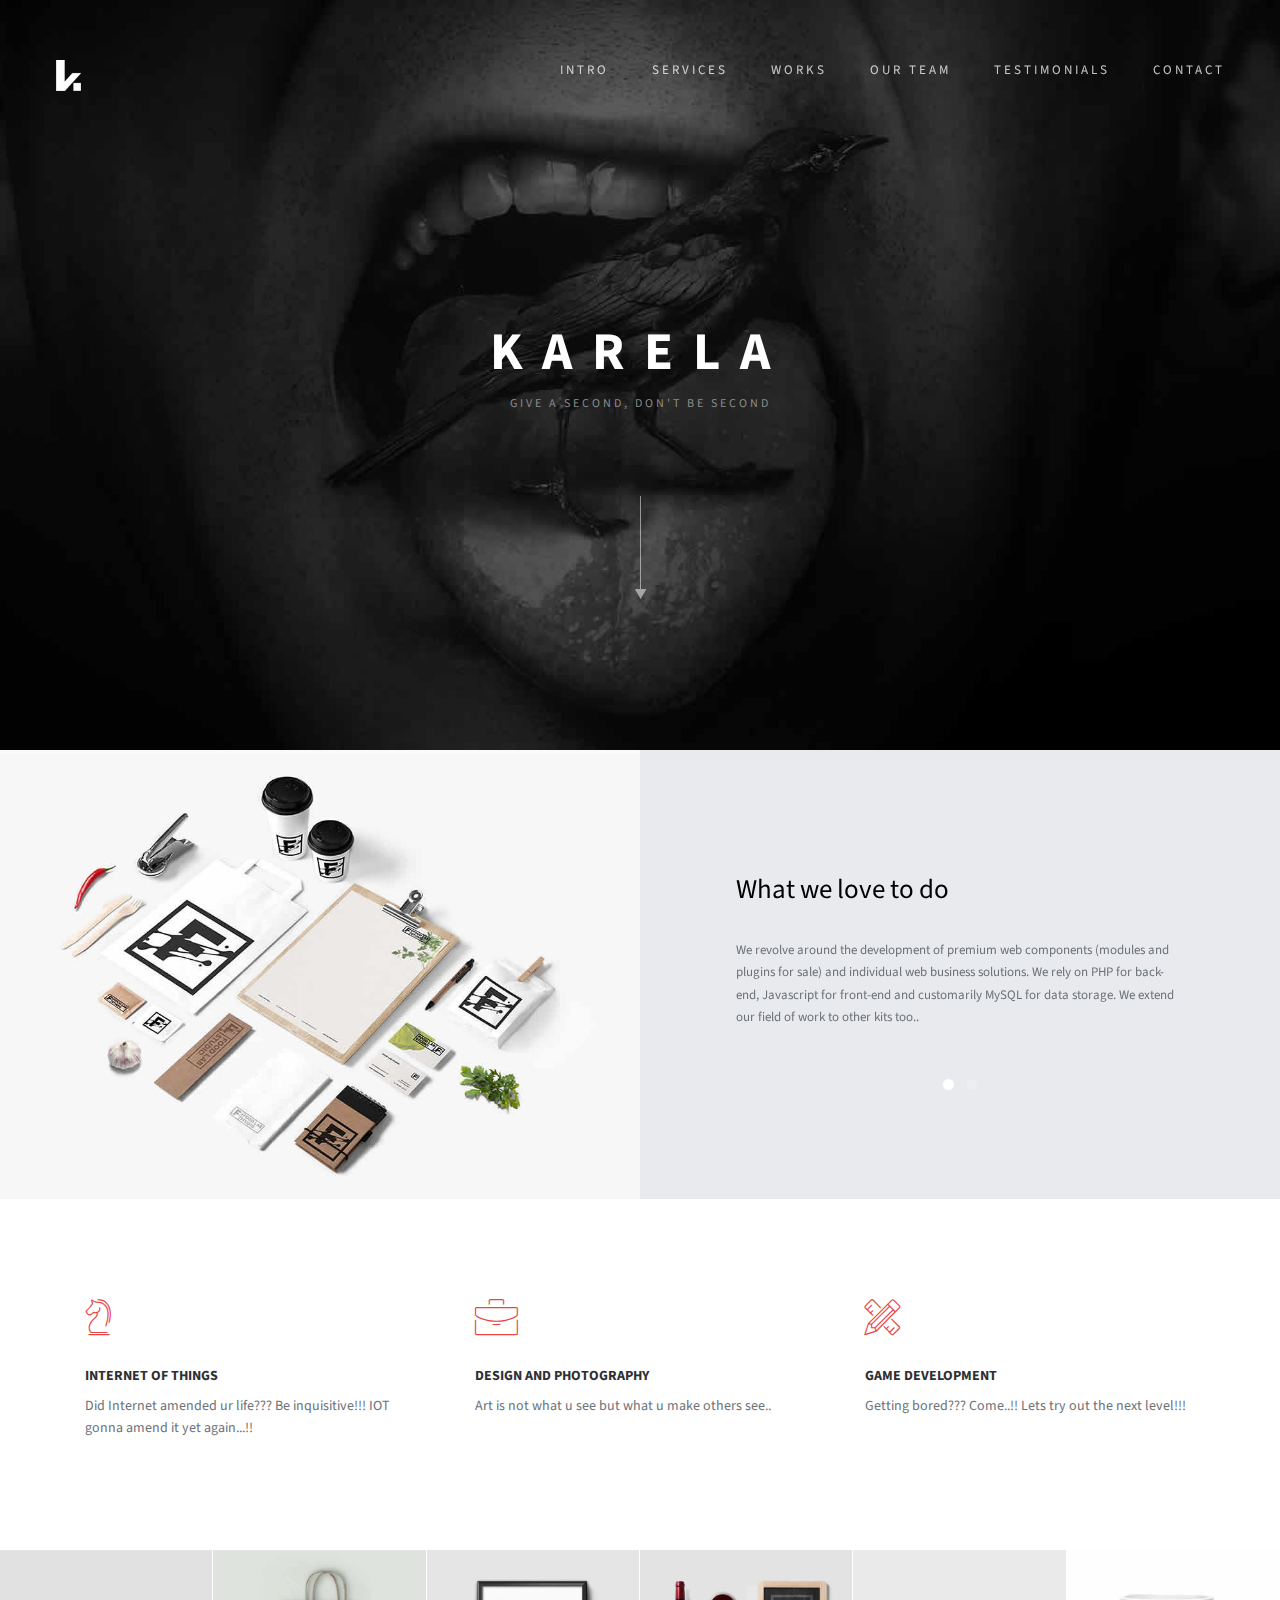
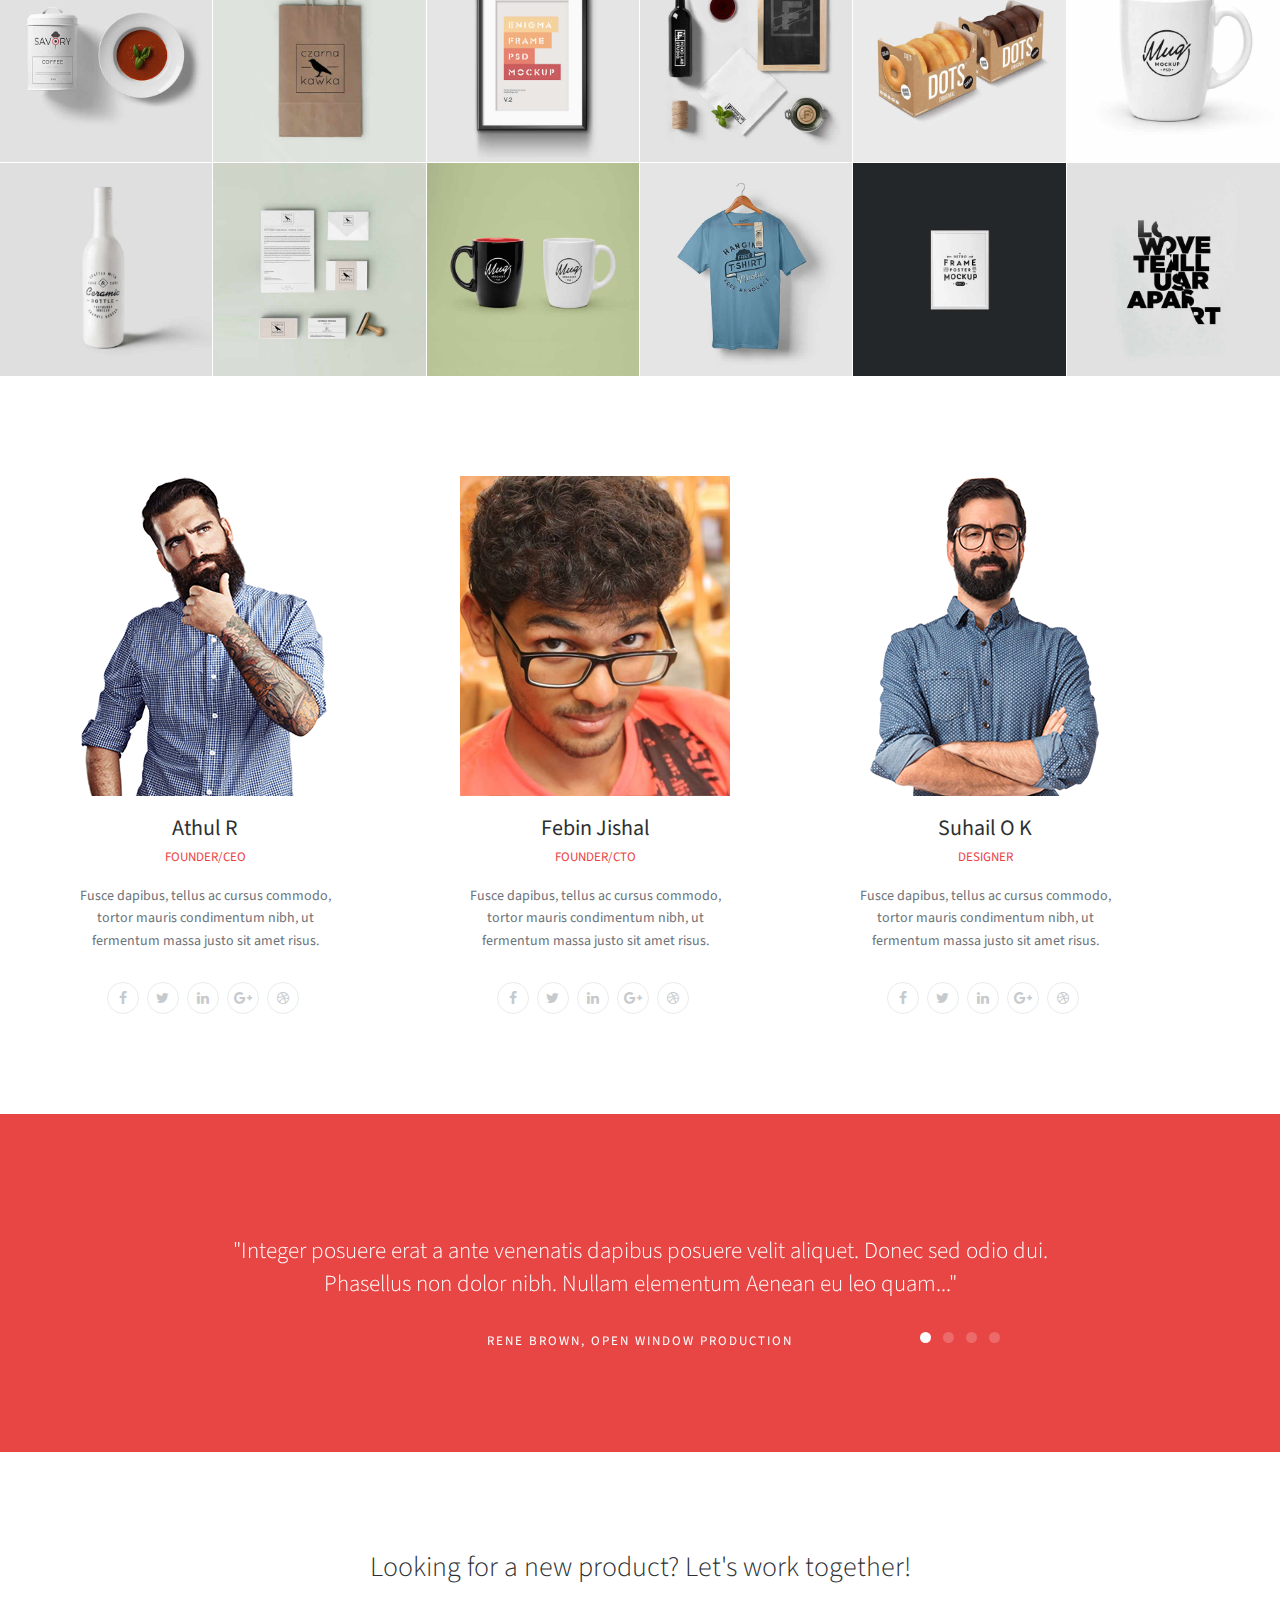
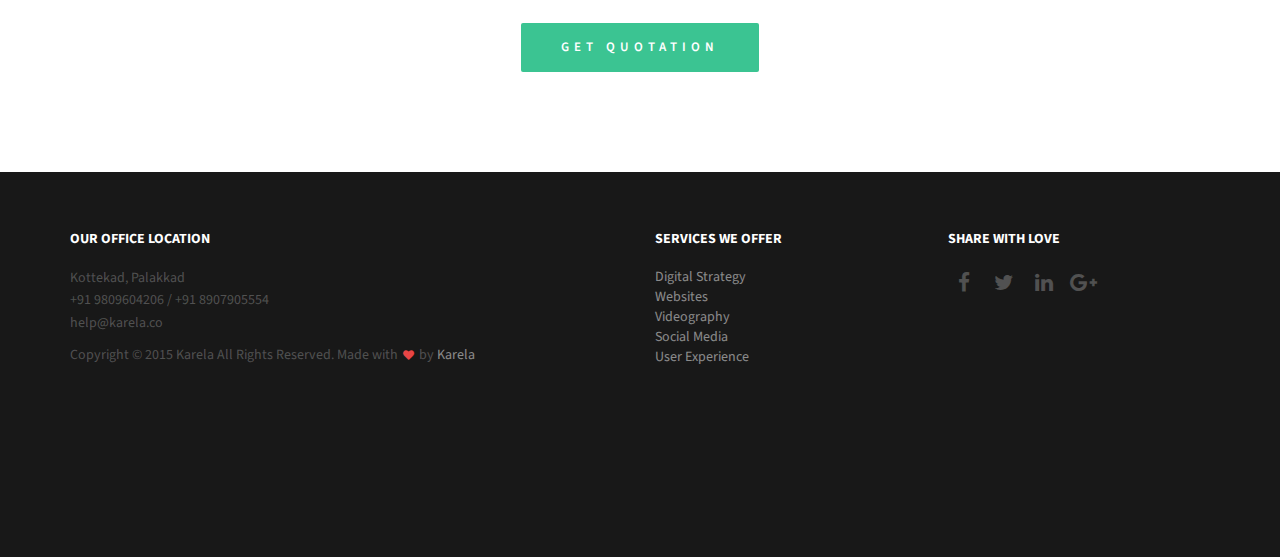
==== index.html @ 4fb89bf3 "initial" ====
<!doctype html>
<!--[if lt IE 7]>      <html class="no-js lt-ie9 lt-ie8 lt-ie7" lang=""> <![endif]-->
<!--[if IE 7]>         <html class="no-js lt-ie9 lt-ie8" lang=""> <![endif]-->
<!--[if IE 8]>         <html class="no-js lt-ie9" lang=""> <![endif]-->
<!--[if gt IE 8]><!-->
<html class="no-js" lang="">
<!--<![endif]-->
<head>
<meta charset="utf-8">
<meta name="description" content="">
<meta name="viewport" content="width=device-width, initial-scale=1">
<title>Karela</title>
<link rel="stylesheet" href="css/bootstrap.min.css">
<link rel="stylesheet" href="css/flexslider.css">
<link rel="stylesheet" href="css/jquery.fancybox.css">
<link rel="stylesheet" href="css/main.css">
<link rel="stylesheet" href="css/responsive.css">
<link rel="stylesheet" href="css/animate.min.css">
<link rel="stylesheet" href="css/font-icon.css">
<link rel="stylesheet" href="https://maxcdn.bootstrapcdn.com/font-awesome/4.4.0/css/font-awesome.min.css">
</head>

<body>
<!-- header section -->
<section class="banner" role="banner">
  <!--header navigation -->
  <header id="header">
    <div class="header-content clearfix"> <a class="logo" href="#"><img src="images/logo.png" alt=""></a>
      <nav class="navigation" role="navigation">
        <ul class="primary-nav">
          <li><a href="#intro">Intro</a></li>
          <li><a href="#services">Services</a></li>
          <li><a href="#works">Works</a></li>
          <li><a href="#teams">Our Team</a></li>
          <li><a href="#testimonials">Testimonials</a></li>
          <li><a href="#contact">Contact</a></li>
        </ul>
      </nav>
      <a href="#" class="nav-toggle">Menu<span></span></a> </div>
  </header>
  <!--header navigation -->
  <!-- banner text -->
  <div class="container">
    <div class="col-md-10 col-md-offset-1">
      <div class="banner-text text-center">
        <h1>Karela</h1>
        <p>Give a Second, Don't be Second </p>
        <nav role="navigation"> <a href="#services" class="banner-btn"><img src="images/down-arrow.png" alt=""></a></nav>
      </div>
      <!-- banner text -->
    </div>
  </div>
</section>
<!-- header section -->
<!-- about section -->
<section id="intro" class="section intro no-padding">
  <div class="container-fluid">
    <div class="row no-gutter">
      <div class="flexslider">
        <ul class="slides">
          <li>
            <div class="col-md-6">
              <div class="avatar"> <img src="images/intro-img1.jpg" alt="" class="img-responsive"> </div>
            </div>
            <div class="col-md-6">
              <blockquote>
                <h1>What we love to do</h1>
                <p>We revolve around the development of premium web components (modules and plugins for sale) and individual web business solutions. We rely on PHP for back-end, Javascript for front-end and customarily MySQL for data storage. We extend our field of work to other kits too.. </p>

              </blockquote>
            </div>
          </li>
          <li>
            <div class="col-md-6">
              <div class="avatar"> <img src="images/intro-img2.jpg" alt="" class="img-responsive"> </div>
            </div>
            <div class="col-md-6">
              <blockquote>
                <h1>Who we are </h1>
                <p>The Karela crew lend a hand to software development and developments in IoT.We corroborats trust,pliability and customer contentment.We build the world you want with our artistry.We intend to complete the produt without any errors and cluster the feedbacks to reform what we have done. </p>

              </blockquote>
            </div>
          </li>
        </ul>
      </div>
    </div>
  </div>
</section>
<!-- about section -->

<!-- services section -->
<section id="services" class="services service-section">
  <div class="container">
    <div class="row">
      <div class="col-md-4 col-sm-6 services"> <span class="icon icon-strategy"></span>
        <div class="services-content">
          <h5>Internet of Things</h5>
          <p>Did Internet amended ur life??? Be inquisitive!!! IOT gonna amend it yet again...!!</p>
        </div>
      </div>
      <div class="col-md-4 col-sm-6 services"> <span class="icon icon-briefcase"></span>
        <div class="services-content">
          <h5>Design and Photography</h5>
          <p>Art is not what u see but what u make others see..</p>
        </div>
      </div>
      <div class="col-md-4 col-sm-6 services"> <span class="icon icon-tools"></span>
        <div class="services-content">
          <h5>Game Development</h5>
          <p>Getting bored??? Come..!! Lets try out the next level!!!</p>
        </div>
      </div>


  </div>
</section>
<!-- services section -->
<!-- work section -->
<section id="works" class="works section no-padding">
  <div class="container-fluid">
    <div class="row no-gutter">
      <div class="col-lg-2 col-md-4 col-sm-4 work"> <a href="images/work-1.jpg" class="work-box"> <img src="images/work-1.jpg" alt="">
        <div class="overlay">
          <div class="overlay-caption">
            <p><span class="icon icon-magnifying-glass"></span></p>
          </div>
        </div>
        <!-- overlay -->
        </a> </div>
      <div class="col-lg-2 col-md-4 col-sm-4 work"> <a href="images/work-2.jpg" class="work-box"> <img src="images/work-2.jpg" alt="">
        <div class="overlay">
          <div class="overlay-caption">
            <p><span class="icon icon-magnifying-glass"></span></p>
          </div>
        </div>
        <!-- overlay -->
        </a> </div>
      <div class="col-lg-2 col-md-4 col-sm-4 work"> <a href="images/work-3.jpg" class="work-box"> <img src="images/work-3.jpg" alt="">
        <div class="overlay">
          <div class="overlay-caption">
            <p><span class="icon icon-magnifying-glass"></span></p>
          </div>
        </div>
        <!-- overlay -->
        </a> </div>
      <div class="col-lg-2 col-md-4 col-sm-4 work"> <a href="images/work-4.jpg" class="work-box"> <img src="images/work-4.jpg" alt="">
        <div class="overlay">
          <div class="overlay-caption">
            <p><span class="icon icon-magnifying-glass"></span></p>
          </div>
        </div>
        <!-- overlay -->
        </a> </div>
      <div class="col-lg-2 col-md-4 col-sm-4 work"> <a href="images/work-5.jpg" class="work-box"> <img src="images/work-5.jpg" alt="">
        <div class="overlay">
          <div class="overlay-caption">
            <p><span class="icon icon-magnifying-glass"></span></p>
          </div>
        </div>
        <!-- overlay -->
        </a> </div>
      <div class="col-lg-2 col-md-4 col-sm-4 work"> <a href="images/work-6.jpg" class="work-box"> <img src="images/work-6.jpg" alt="">
        <div class="overlay">
          <div class="overlay-caption">
            <p><span class="icon icon-magnifying-glass"></span></p>
          </div>
        </div>
        <!-- overlay -->
        </a> </div>
      <div class="col-lg-2 col-md-4 col-sm-4 work"> <a href="images/work-7.jpg" class="work-box"> <img src="images/work-7.jpg" alt="">
        <div class="overlay">
          <div class="overlay-caption">
            <p><span class="icon icon-magnifying-glass"></span></p>
          </div>
        </div>
        <!-- overlay -->
        </a> </div>
      <div class="col-lg-2 col-md-4 col-sm-4 work"> <a href="images/work-8.jpg" class="work-box"> <img src="images/work-8.jpg" alt="">
        <div class="overlay">
          <div class="overlay-caption">
            <p><span class="icon icon-magnifying-glass"></span></p>
          </div>
        </div>
        <!-- overlay -->
        </a> </div>
      <div class="col-lg-2 col-md-4 col-sm-4 work"> <a href="images/work-9.jpg" class="work-box"> <img src="images/work-9.jpg" alt="">
        <div class="overlay">
          <div class="overlay-caption">
            <p><span class="icon icon-magnifying-glass"></span></p>
          </div>
        </div>
        <!-- overlay -->
        </a> </div>
      <div class="col-lg-2 col-md-4 col-sm-4 work"> <a href="images/work-10.jpg" class="work-box"> <img src="images/work-10.jpg" alt="">
        <div class="overlay">
          <div class="overlay-caption">
            <p><span class="icon icon-magnifying-glass"></span></p>
          </div>
        </div>
        <!-- overlay -->
        </a> </div>
      <div class="col-lg-2 col-md-4 col-sm-4 work"> <a href="images/work-11.jpg" class="work-box"> <img src="images/work-11.jpg" alt="">
        <div class="overlay">
          <div class="overlay-caption">
            <p><span class="icon icon-magnifying-glass"></span></p>
          </div>
        </div>
        <!-- overlay -->
        </a> </div>
      <div class="col-lg-2 col-md-4 col-sm-4 work"> <a href="images/work-12.jpg" class="work-box"> <img src="images/work-12.jpg" alt="">
        <div class="overlay">
          <div class="overlay-caption">
            <p><span class="icon icon-magnifying-glass"></span></p>
          </div>
        </div>
        <!-- overlay -->
        </a> </div>
    </div>
  </div>
</section>
<!-- work section -->
<!-- our team section -->
<section id="teams" class="section teams">
  <div class="container">
    <div class="row">
      <!-- team member 1 -->
      <div class="col-md-4 col-sm-8">
        <div class="person"> <img src="images/team-1.png" alt="" class="img-responsive">
          <div class="person-content">
            <h4>Athul R</h4>
            <h5 class="role">Founder/CEO </h5>
            <p>Fusce dapibus, tellus ac cursus commodo, tortor mauris condimentum nibh, ut fermentum massa justo sit amet risus. </p>
          </div>
          <ul class="social-icons clearfix">
            <li><a href="#"><span class="fa fa-facebook"></span></a></li>
            <li><a href="#"><span class="fa fa-twitter"></span></a></li>
            <li><a href="#"><span class="fa fa-linkedin"></span></a></li>
            <li><a href="#"><span class="fa fa-google-plus"></span></a></li>
            <li><a href="#"><span class="fa fa-dribbble"></span></a></li>
          </ul>
        </div>
      </div>
      <!-- team member 1 -->
      <!-- team member 2 -->
      <div class="col-md-4 col-sm-8">
        <div class="person"> <img src="images/team-2.png" alt="" class="img-responsive">
          <div class="person-content">
            <h4>Febin Jishal</h4>
            <h5 class="role">Founder/CTO</h5>
            <p>Fusce dapibus, tellus ac cursus commodo, tortor mauris condimentum nibh, ut fermentum massa justo sit amet risus.</p>
          </div>
          <ul class="social-icons clearfix">
            <li><a href="#" class=""><span class="fa fa-facebook"></span></a></li>
            <li><a href="#" class=""><span class="fa fa-twitter"></span></a></li>
            <li><a href="#" class=""><span class="fa fa-linkedin"></span></a></li>
            <li><a href="#" class=""><span class="fa fa-google-plus"></span></a></li>
            <li><a href="#" class=""><span class="fa fa-dribbble"></span></a></li>
          </ul>
        </div>
      </div>
      <!-- team member 2 -->
      <!-- team member 3 -->
      <div class="col-md-4 col-sm-8">
        <div class="person"> <img src="images/team-3.png" alt="" class="img-responsive">
          <div class="person-content">
            <h4>Suhail O K</h4>
            <h5 class="role">Designer</h5>
            <p>Fusce dapibus, tellus ac cursus commodo, tortor mauris condimentum nibh, ut fermentum massa justo sit amet risus.</p>
          </div>
          <ul class="social-icons clearfix">
            <li><a href="#" class=""><span class="fa fa-facebook"></span></a></li>
            <li><a href="#" class=""><span class="fa fa-twitter"></span></a></li>
            <li><a href="#" class=""><span class="fa fa-linkedin"></span></a></li>
            <li><a href="#" class=""><span class="fa fa-google-plus"></span></a></li>
            <li><a href="#" class=""><span class="fa fa-dribbble"></span></a></li>
          </ul>
        </div>
      </div>
      <!-- team member 1 -->
    </div>
  </div>
</section>
<!-- our team section -->
<!-- Testimonials section -->
<section id="testimonials" class="section testimonials no-padding">
  <div class="container-fluid">
    <div class="row no-gutter">
      <div class="flexslider">
        <ul class="slides">
          <li>
            <div class="col-md-12">
              <blockquote>
                <h1>"Integer posuere erat a ante venenatis dapibus posuere velit aliquet. Donec sed odio dui. Phasellus non dolor nibh. Nullam elementum Aenean eu leo quam..." </h1>
                <p>Rene Brown, Open Window production</p>
              </blockquote>
            </div>
          </li>
          <li>
            <div class="col-md-12">
              <blockquote>
                <h1>"Cras dictum tellus dui, vitae sollicitudin ipsum. Phasellus non dolor nibh. Nullam elementum tellus pretium feugiat shasellus non dolor nibh. Nullam elementum tellus pretium feugiat." </h1>
                <p>Brain Rice, Lexix Private Limited.</p>
              </blockquote>
            </div>
          </li>
          <li>
            <div class="col-md-12">
              <blockquote>
                <h1>"Cras mattis consectetur purus sit amet fermentum. Donec sed odio dui. Aenean lacinia bibendum nulla sed consectetur...." </h1>
                <p>Andi Simond, Global Corporate Inc</p>
              </blockquote>
            </div>
          </li>
          <li>
            <div class="col-md-12">
              <blockquote>
                <h1>"Lorem ipsum dolor sit amet, consectetur adipiscing elitPhasellus non dolor nibh. Nullam elementum tellus pretium feugiat. Cras dictum tellus dui sollcitudin." </h1>
                <p>Kristy Gabbor, Martix Media</p>
              </blockquote>
            </div>
          </li>
        </ul>
      </div>
    </div>
  </div>
</section>
<!-- Testimonials section -->
<!-- Get a quote section -->
<section id="contact" class="section quote">
  <div class="container">
    <div class="col-md-8 col-md-offset-2 text-center">
      <h3>Looking for a new product? Let's work together!</h3>
      <a href="#" class="btn btn-large">Get Quotation</a> </div>
  </div>
</section>
<!-- Get a quote section -->
<!-- Footer section -->
<footer class="footer">
  <div class="footer-top section">
    <div class="container">
      <div class="row">
        <div class="footer-col col-md-6">
          <h5>Our Office Location</h5>
          <p>Kottekad, Palakkad <br>
            +91 9809604206 / +91 8907905554<br>
            help@karela.co</p>
          <p>Copyright © 2015 Karela All Rights Reserved. Made with <i class="fa fa-heart pulse"></i> by <a href="http://www.karela.co/">Karela</a></p>
        </div>
        <div class="footer-col col-md-3">
          <h5>Services We Offer</h5>
          <p>
          <ul>
            <li><a href="#">Digital Strategy</a></li>
            <li><a href="#">Websites</a></li>
            <li><a href="#">Videography</a></li>
            <li><a href="#">Social Media</a></li>
            <li><a href="#">User Experience</a></li>
          </ul>
          </p>
        </div>
        <div class="footer-col col-md-3">
          <h5>Share with Love</h5>
          <ul class="footer-share">
            <li><a href="#"><i class="fa fa-facebook"></i></a></li>
            <li><a href="#"><i class="fa fa-twitter"></i></a></li>
            <li><a href="#"><i class="fa fa-linkedin"></i></a></li>
            <li><a href="#"><i class="fa fa-google-plus"></i></a></li>
          </ul>
        </div>
      </div>
    </div>
  </div>
  <!-- footer top -->

</footer>
<!-- Footer section -->
<!-- JS FILES -->
<script src="https://ajax.googleapis.com/ajax/libs/jquery/1.11.3/jquery.min.js"></script>
<script src="js/bootstrap.min.js"></script>
<script src="js/jquery.flexslider-min.js"></script>
<script src="js/jquery.fancybox.pack.js"></script>
<script src="js/retina.min.js"></script>
<script src="js/modernizr.js"></script>
<script src="js/main.js"></script>
</body>
</html>
---- css/main.css ----
/* ------------------------------------------------------------------------------
	Template Name: Flosix
	Author: Designstub
	Author URI: http://www.designstub.com
	
	
	
/* ------------------------------------------------------------------------------
	Typography
-------------------------------------------------------------------------------*/

@import url(http://fonts.googleapis.com/css?family=Source%20Sans%20Pro:300,400,500,600,700);
p {
	font-size: 14px;
	line-height: 22.4px;
	color: #6c7279;
}
h1 {
	font-size: 65px;
	color: #2d3033;
}
h2 {
	font-size: 40px;
	color: #2d3033;
}
h3 {
	font-size: 28px;
	color: #2d3033;
	font-weight: 300;
}
h4 {
	font-size: 22px;
	color: #2d3033;
	font-weight: 400;
}
h5 {
	font-size: 14px;
	color: #2d3033;
	text-transform: uppercase;
	font-weight: 700;
}
.btn {
	background-color: #3bc492;
	color: #fff;
	font-size: 13px;
	font-weight: 600;
	letter-spacing: 5px;
	border: 0;
	-moz-border-radius: 2px;
	-webkit-border-radius: 2px;
	border-radius: 2px;
	display: inline-block;
	text-transform: uppercase;
}
.btn:hover, .btn:focus {
	background-color: #3d3d3d;
	color: #fff;
}
.btn-large {
	padding: 15px 40px;
}
/* ------------------------------------------------------------------------------
	Global Styles
-------------------------------------------------------------------------------*/
a {
	color: #e84545;
}
a:hover, a:focus {
	text-decoration: none;
	-moz-transition: background-color, color, 0.3s;
	-o-transition: background-color, color, 0.3s;
	-webkit-transition: background-color, color, 0.3s;
	transition: background-color, color, 0.3s;
}
body {
	font-family: "Source Sans Pro";
	font-weight: 400;
	color: #6c7279;
}
ul, ol {
	margin: 0;
	padding: 0;
}
ul li {
	list-style: none;
}
.section {
	padding: 100px 0;
}
.no-padding {
	padding: 0;
}
.no-gutter [class*=col-] {
	padding-right: 0;
	padding-left: 0;
}
.space {
	margin-top: 60px;
}
/* ------------------------------------------------------------------------------
	 Header
-------------------------------------------------------------------------------*/
#header {
	position: fixed;
	width: 100%;
	z-index: 999;
}
#header .header-content {
	margin: 0 auto;
	max-width: 1170px;
	padding: 60px 0;
	width: 100%;
	-moz-transition: padding 0.3s;
	-o-transition: padding 0.3s;
	-webkit-transition: padding 0.3s;
	transition: padding 0.3s;
}
#header .logo {
	float: left;
}
#header.fixed {
	background-color: rgba(0, 0, 0, 1);
}
#header.fixed .header-content {
	border-bottom: 0;
	padding: 25px 0;
}
#header.fixed .nav-toggle {
	top: 18px;
}
.navigation.open {
	opacity: 0.9;
	visibility: visible;
	-moz-transition: opacity 0.5s;
	-o-transition: opacity 0.5s;
	-webkit-transition: opacity 0.5s;
	transition: opacity 0.5s;
}
.navigation {
	float: right;
}
.navigation li {
	display: inline-block;
}
.navigation a {
	color: rgba(255, 255, 255, 0.75);
	font-size: 13px;
	font-weight: 400;
	margin-left: 40px;
	letter-spacing: 3px;
	text-transform: uppercase;
}
.navigation a:hover, .navigation a.active {
	color: #fff;
}
.nav-toggle {
	display: none;
	height: 44px;
	overflow: hidden;
	position: fixed;
	right: 5%;
	text-indent: 100%;
	top: 32px;
	white-space: nowrap;
	width: 44px;
	z-index: 99999;
	-moz-transition: all 0.3s;
	-o-transition: all 0.3s;
	-webkit-transition: all 0.3s;
	transition: all 0.3s;
}
.nav-toggle:before, .nav-toggle:after {
	border-radius: 50%;
	content: "";
	height: 100%;
	left: 0;
	position: absolute;
	top: 0;
	width: 100%;
	-moz-transform: translateZ(0);
	-ms-transform: translateZ(0);
	-webkit-transform: translateZ(0);
	transform: translateZ(0);
	-moz-backface-visibility: hidden;
	-webkit-backface-visibility: hidden;
	backface-visibility: hidden;
	-moz-transition-property: -moz-transform;
	-o-transition-property: -o-transform;
	-webkit-transition-property: -webkit-transform;
	transition-property: transform;
}
.nav-toggle:before {
	background-color: #e84545;
	-moz-transform: scale(1);
	-ms-transform: scale(1);
	-webkit-transform: scale(1);
	transform: scale(1);
	-moz-transition-duration: 0.3s;
	-o-transition-duration: 0.3s;
	-webkit-transition-duration: 0.3s;
	transition-duration: 0.3s;
}
.nav-toggle:after {
	background-color: #e84545;
	-moz-transform: scale(0);
	-ms-transform: scale(0);
	-webkit-transform: scale(0);
	transform: scale(0);
	-moz-transition-duration: 0s;
	-o-transition-duration: 0s;
	-webkit-transition-duration: 0s;
	transition-duration: 0s;
}
.nav-toggle span {
	background-color: #fff;
	bottom: auto;
	display: inline-block;
	height: 3px;
	left: 50%;
	position: absolute;
	right: auto;
	top: 50%;
	width: 18px;
	z-index: 10;
	-moz-transform: translateX(-50%) translateY(-50%);
	-ms-transform: translateX(-50%) translateY(-50%);
	-webkit-transform: translateX(-50%) translateY(-50%);
	transform: translateX(-50%) translateY(-50%);
}
.nav-toggle span:before, .nav-toggle span:after {
	background-color: #fff;
	content: "";
	height: 100%;
	position: absolute;
	right: 0;
	top: 0;
	width: 100%;
	-moz-transform: translateZ(0);
	-ms-transform: translateZ(0);
	-webkit-transform: translateZ(0);
	transform: translateZ(0);
	-moz-backface-visibility: hidden;
	-webkit-backface-visibility: hidden;
	backface-visibility: hidden;
	-moz-transition: -moz-transform 0.3s;
	-o-transition: -o-transform 0.3s;
	-webkit-transition: -webkit-transform 0.3s;
	transition: transform 0.3s;
}
.nav-toggle span:before {
	-moz-transform: translateY(-6px) rotate(0deg);
	-ms-transform: translateY(-6px) rotate(0deg);
	-webkit-transform: translateY(-6px) rotate(0deg);
	transform: translateY(-6px) rotate(0deg);
}
.nav-toggle span:after {
	-moz-transform: translateY(6px) rotate(0deg);
	-ms-transform: translateY(6px) rotate(0deg);
	-webkit-transform: translateY(6px) rotate(0deg);
	transform: translateY(6px) rotate(0deg);
}
.nav-toggle.close-nav:before {
	-moz-transform: scale(0);
	-ms-transform: scale(0);
	-webkit-transform: scale(0);
	transform: scale(0);
}
.nav-toggle.close-nav:after {
	-moz-transform: scale(1);
	-ms-transform: scale(1);
	-webkit-transform: scale(1);
	transform: scale(1);
}
.nav-toggle.close-nav span {
	background-color: rgba(255, 255, 255, 0);
}
.nav-toggle.close-nav span:before, .nav-toggle.close-nav span:after {
	background-color: #fff;
}
.nav-toggle.close-nav span:before {
	-moz-transform: translateY(0) rotate(45deg);
	-ms-transform: translateY(0) rotate(45deg);
	-webkit-transform: translateY(0) rotate(45deg);
	transform: translateY(0) rotate(45deg);
}
.nav-toggle.close-nav span:after {
	-moz-transform: translateY(0) rotate(-45deg);
	-ms-transform: translateY(0) rotate(-45deg);
	-webkit-transform: translateY(0) rotate(-45deg);
	transform: translateY(0) rotate(-45deg);
}
/* ------------------------------------------------------------------------------
	 Banner
-------------------------------------------------------------------------------*/

.banner {
	background-image: url(../images/banner.jpg);
	background-position: center top;
	background-repeat: no-repeat;
	-moz-background-size: cover;
	-o-background-size: cover;
	-webkit-background-size: cover;
	background-size: cover;
	min-height: 750px;
}
.banner-btn {
	opacity: 0.5;
}
.banner-text {
	padding-top: 33%;
}
.banner-text h1 {
	color: #fff;
	font-family: "Source Sans Pro";
	font-size: 53px;
	letter-spacing: 20px;
	font-weight: 700;
	text-transform: uppercase;
}
.banner-text p {
	color: #8d8d8d;
	font-size: 12px;
	font-weight: 400;
	letter-spacing: 3px;
	line-height: 24px;
	margin-top: 10px;
	margin-bottom: 80px;
	text-transform: uppercase;
}
/* ------------------------------------------------------------------------------
	 Intro
-------------------------------------------------------------------------------*/
.intro {
	background-color: #e9eaed;
	position: relative;
}
.intro blockquote {
	border: 0;
	margin: 0;
	padding: 100px 15% 0;
}
.intro h1 {
	color: #000;
	font: 27px "Source Sans Pro";
}
.intro p {
	color: #6c7279;
	display: block;
	font-size: 13px;
	font-style: normal;
	font-weight: 400;
	margin-top: 30px;
}
/* ------------------------------------------------------------------------------
	 Services
-------------------------------------------------------------------------------*/
.service-section {
	padding-top: 100px;
}
.services {
	margin-bottom: 50px;
}
.services-content {
	padding: 0 15px;
	margin-top: 30px;
}
.services .icon {
	color: #e84545;
	font-size: 36px;
	padding-left: 15px;
}
/* ------------------------------------------------------------------------------
	 Works
-------------------------------------------------------------------------------*/
.work {
	-moz-box-shadow: 0 0 0 1px #fff;
	-webkit-box-shadow: 0 0 0 1px #fff;
	box-shadow: 0 0 0 1px #fff;
	overflow: hidden;
	position: relative;
}
.work img {
	width: 100%;
	height: 100%;
}
.work .overlay {
	background: rgba(232, 69, 69, 0.9);
	height: 100%;
	left: 0;
	opacity: 0;
	position: absolute;
	top: 0;
	width: 100%;
	-moz-transition: opacity, 0.3s;
	-o-transition: opacity, 0.3s;
	-webkit-transition: opacity, 0.3s;
	transition: opacity, 0.3s;
}
.work .overlay-caption {
	position: absolute;
	text-align: center;
	top: 50%;
	width: 100%;
	-moz-transform: translateY(-50%);
	-ms-transform: translateY(-50%);
	-webkit-transform: translateY(-50%);
	transform: translateY(-50%);
}
.work h5, .work p, .work img {
	-moz-transition: all, 0.5s;
	-o-transition: all, 0.5s;
	-webkit-transition: all, 0.5s;
	transition: all, 0.5s;
}
.work h5, .work p {
	color: #fff;
	margin: 0;
	opacity: 0;
}
.work span {
	font-size: 45px;
}
.work h5 {
	margin-bottom: 5px;
	-moz-transform: translate3d(0, -200%, 0);
	-ms-transform: translate3d(0, -200%, 0);
	-webkit-transform: translate3d(0, -200%, 0);
	transform: translate3d(0, -200%, 0);
}
.work p {
	-moz-transform: translate3d(0, 200%, 0);
	-ms-transform: translate3d(0, 200%, 0);
	-webkit-transform: translate3d(0, 200%, 0);
	transform: translate3d(0, 200%, 0);
}
.work-box:hover img {
	-moz-transform: scale(1.2);
	-ms-transform: scale(1.2);
	-webkit-transform: scale(1.2);
	transform: scale(1.2);
}
.work-box:hover .overlay {
	opacity: 1;
}
.work-box:hover .overlay h5, .work-box:hover .overlay p {
	opacity: 1;
	-moz-transform: translate3d(0, 0, 0);
	-ms-transform: translate3d(0, 0, 0);
	-webkit-transform: translate3d(0, 0, 0);
	transform: translate3d(0, 0, 0);
}
/* ------------------------------------------------------------------------------
	 Teams
-------------------------------------------------------------------------------*/
.person {
	max-width: 270px;
	text-align: center;
}
.person-content {
	margin-top: 20px;
}
.person h4 {
	font-weight: 400;
}
.person h5 {
	color: #e84545;
	font-size: 13px;
	font-weight: 400;
	margin-bottom: 20px;
}
.social-icons, .footer .footer-share {
	margin-top: 30px;
}
.social-icons li, .footer .footer-share li {
	display: inline-block;
	float: none;
}
.social-icons a, .footer .footer-share a {
	border: 1px solid #e8ecee;
	-moz-border-radius: 50%;
	-webkit-border-radius: 50%;
	border-radius: 50%;
	color: #c6cacc;
	display: block;
	font-size: 14px;
	height: 32px;
	line-height: 32px;
	margin-right: 5px;
	text-align: center;
	width: 32px;
}
.social-icons a:hover, .footer .footer-share a:hover {
	background-color: #e84545;
	border-color: #e84545;
	color: #fff;
}
/* ------------------------------------------------------------------------------
	 Testimonials
-------------------------------------------------------------------------------*/
.testimonials {
	background-color: #e84545;
	position: relative;
	text-align: center;
}
.testimonials blockquote {
	border: 0;
	margin: 0;
	padding: 100px 15%;
}
.testimonials h1 {
	color: #fff;
	font: 23px "Source Sans Pro";
	font-weight: 300;
}
.testimonials p {
	color: #fff;
	display: block;
	font-size: 13px;
	font-style: normal;
	letter-spacing: 2px;
	font-weight: 400;
	margin-top: 30px;
	text-transform: uppercase;
}
/* ------------------------------------------------------------------------------
	Quote
-------------------------------------------------------------------------------*/
.quote h3 {
	margin-top: 0;
}
.quote p {
	color: #2d3033;
	font-weight: 600;
	text-transform: uppercase;
}
.quote .btn {
	margin-top: 30px;
}
/* ------------------------------------------------------------------------------
	 Footer
-------------------------------------------------------------------------------*/
.footer {
	text-align: left;
}
.footer-top {
	background-color: #181818;
	padding-top: 50px;
}
.footer-bottom {
	background-color: #313454;
	padding: 20px 0;
}
.footer .footer-col {
	margin-bottom: 80px;
}
.footer h5 {
	color: #fff;
}
.footer h5 {
	margin-bottom: 20px;
}
.footer p {
	color: rgba(255, 255, 255, 0.25);
}
.footer a {
	color: rgba(255, 255, 255, 0.50);
}
.footer a:hover {
	color: #e84545;
}
.footer .footer-share {
	margin-top: 0;
}
.footer .footer-share li {
	display: inline-block;
	float: none;
}
.footer .footer-share a {
	border: none;
	font-size: 21px;
	color: rgba(255, 255, 255, 0.25);
}
.footer .fa-heart {
	color: #e84545;
	font-size: 11px;
	margin: 0 2px;
}
---- css/responsive.css ----
@media screen and (max-width: 1024px) {
#header .header-content {
	width: 90%;
}
.nav-toggle {
	display: block;
}
.navigation {
	position: fixed;
	background-color: #000;
	width: 100%;
	height: 100%;
	top: 0;
	left: 0;
	z-index: 99999;
	visibility: hidden;
	opacity: 0;
	-webkit-transition: opacity 0.5s, visibility 0s 0.5s;
	transition: opacity 0.5s, visibility 0s 0.5s;
}
.navigation .primary-nav {
	position: relative;
	top: 45%;
	-moz-transform: translateY(-45%);
	-ms-transform: translateY(-45%);
	-webkit-transform: translateY(-45%);
	transform: translateY(-45%);
}
.navigation li {
	display: block;
	margin-bottom: 20px;
}
.navigation a {
	display: block;
	font-size: 25px;
	margin: 0;
	text-align: center;
}
.person {
	margin: 0 auto 50px;
}
.person-content {
	text-align: center;
}
.person .social-icons li {
	display: inline-block;
	float: none;
	margin-bottom: 5px;
}
.testimonials blockquote {
	padding: 20px 5% 0;
}
.testimonials p {
	font-size: 14px;
}
.flex-control-nav {
	bottom: 20px;
}
}
@media screen and (max-width: 768px) {
.banner-text {
	padding-top: 30%;
}
.banner-text h1 {
	font-size: 42px;
}
.banner-text p {
	font-size: 18px;
}
.flexslider {
	padding-bottom: 80px;
}
.flex-control-nav {
	width: 100%;
}
.footer .footer-col {
	margin-bottom: 50px;
}
}
@media screen and (max-width: 640px) {
.banner-text {
	padding-top: 35%;
}
}
@media screen and (max-width: 480px) {
.banner-text {
	padding-top: 45%;
}
.banner-text h1 {
	font-size: 32px;
}
}
@media screen and (max-width: 320px) {
.banner-text {
	padding-top: 55%;
}
.testimonials blockquote {
	padding: 20px 5% 0;
}
.testimonials p {
	font-size: 14px;
}
}
---- css/font-icon.css ----
/* ==========================================================================
	Font Icon (http://www.elegantthemes.com/blog/freebie-of-the-week/free-line-style-icons)
========================================================================== */
@font-face {
  font-family: "elegant-theme-line";
  src: url('../fonts/elegant-theme-line.ttf?1439850014') format('truetype'), url('../fonts/elegant-theme-line.eot?1439850014') format('embedded-opentype'), url('../fonts/elegant-theme-line.svg?1439850014') format('svg'), url('../fonts/elegant-theme-line.woff?1439850014') format('woff'); }
.icon {
  font-family: 'elegant-theme-line';
  speak: none;
  font-style: normal;
  font-weight: normal;
  font-variant: normal;
  text-transform: none;
  line-height: 1;
  /* Better Font Rendering =========== */
  -webkit-font-smoothing: antialiased;
  -moz-osx-font-smoothing: grayscale; }

.icon-mobile:before {
  content: "\e000"; }

.icon-laptop:before {
  content: "\e001"; }

.icon-desktop:before {
  content: "\e002"; }

.icon-tablet:before {
  content: "\e003"; }

.icon-phone:before {
  content: "\e004"; }

.icon-document:before {
  content: "\e005"; }

.icon-documents:before {
  content: "\e006"; }

.icon-search:before {
  content: "\e007"; }

.icon-clipboard:before {
  content: "\e008"; }

.icon-newspaper:before {
  content: "\e009"; }

.icon-notebook:before {
  content: "\e00a"; }

.icon-book-open:before {
  content: "\e00b"; }

.icon-browser:before {
  content: "\e00c"; }

.icon-calendar:before {
  content: "\e00d"; }

.icon-presentation:before {
  content: "\e00e"; }

.icon-picture:before {
  content: "\e00f"; }

.icon-pictures:before {
  content: "\e010"; }

.icon-video:before {
  content: "\e011"; }

.icon-camera:before {
  content: "\e012"; }

.icon-printer:before {
  content: "\e013"; }

.icon-toolbox:before {
  content: "\e014"; }

.icon-briefcase:before {
  content: "\e015"; }

.icon-wallet:before {
  content: "\e016"; }

.icon-gift:before {
  content: "\e017"; }

.icon-bargraph:before {
  content: "\e018"; }

.icon-grid:before {
  content: "\e019"; }

.icon-expand:before {
  content: "\e01a"; }

.icon-focus:before {
  content: "\e01b"; }

.icon-edit:before {
  content: "\e01c"; }

.icon-adjustments:before {
  content: "\e01d"; }

.icon-ribbon:before {
  content: "\e01e"; }

.icon-hourglass:before {
  content: "\e01f"; }

.icon-lock:before {
  content: "\e020"; }

.icon-megaphone:before {
  content: "\e021"; }

.icon-shield:before {
  content: "\e022"; }

.icon-trophy:before {
  content: "\e023"; }

.icon-flag:before {
  content: "\e024"; }

.icon-map:before {
  content: "\e025"; }

.icon-puzzle:before {
  content: "\e026"; }

.icon-basket:before {
  content: "\e027"; }

.icon-envelope:before {
  content: "\e028"; }

.icon-streetsign:before {
  content: "\e029"; }

.icon-telescope:before {
  content: "\e02a"; }

.icon-gears:before {
  content: "\e02b"; }

.icon-key:before {
  content: "\e02c"; }

.icon-paperclip:before {
  content: "\e02d"; }

.icon-attachment:before {
  content: "\e02e"; }

.icon-pricetags:before {
  content: "\e02f"; }

.icon-lightbulb:before {
  content: "\e030"; }

.icon-layers:before {
  content: "\e031"; }

.icon-pencil:before {
  content: "\e032"; }

.icon-tools:before {
  content: "\e033"; }

.icon-tools-2:before {
  content: "\e034"; }

.icon-scissors:before {
  content: "\e035"; }

.icon-paintbrush:before {
  content: "\e036"; }

.icon-magnifying-glass:before {
  content: "\e037"; }

.icon-circle-compass:before {
  content: "\e038"; }

.icon-linegraph:before {
  content: "\e039"; }

.icon-mic:before {
  content: "\e03a"; }

.icon-strategy:before {
  content: "\e03b"; }

.icon-beaker:before {
  content: "\e03c"; }

.icon-caution:before {
  content: "\e03d"; }

.icon-recycle:before {
  content: "\e03e"; }

.icon-anchor:before {
  content: "\e03f"; }

.icon-profile-male:before {
  content: "\e040"; }


.icon-profile-female:before {
  content: "\e041"; }

.icon-bike:before {
  content: "\e042"; }

.icon-wine:before {
  content: "\e043"; }

.icon-hotairballoon:before {
  content: "\e044"; }

.icon-globe:before {
  content: "\e045"; }

.icon-genius:before {
  content: "\e046"; }

.icon-map-pin:before {
  content: "\e047"; }

.icon-dial:before {
  content: "\e048"; }

.icon-chat:before {
  content: "\e049"; }

.icon-heart:before {
  content: "\e04a"; }

.icon-cloud:before {
  content: "\e04b"; }

.icon-upload:before {
  content: "\e04c"; }

.icon-download:before {
  content: "\e04d"; }

.icon-target:before {
  content: "\e04e"; }

.icon-hazardous:before {
  content: "\e04f"; }

.icon-piechart:before {
  content: "\e050"; }

.icon-speedometer:before {
  content: "\e051"; }

.icon-global:before {
  content: "\e052"; }

.icon-compass:before {
  content: "\e053"; }

.icon-lifesaver:before {
  content: "\e054"; }

.icon-clock:before {
  content: "\e055"; }

.icon-aperture:before {
  content: "\e056"; }

.icon-quote:before {
  content: "\e057"; }

.icon-scope:before {
  content: "\e058"; }

.icon-alarmclock:before {
  content: "\e059"; }

.icon-refresh:before {
  content: "\e05a"; }

.icon-happy:before {
  content: "\e05b"; }

.icon-sad:before {
  content: "\e05c"; }

.icon-facebook:before {
  content: "\e05d"; }

.icon-twitter:before {
  content: "\e05e"; }

.icon-googleplus:before {
  content: "\e05f"; }

.icon-rss:before {
  content: "\e060"; }

.icon-tumblr:before {
  content: "\e061"; }

.icon-linkedin:before {
  content: "\e062"; }

.icon-dribbble:before {
  content: "\e063"; }
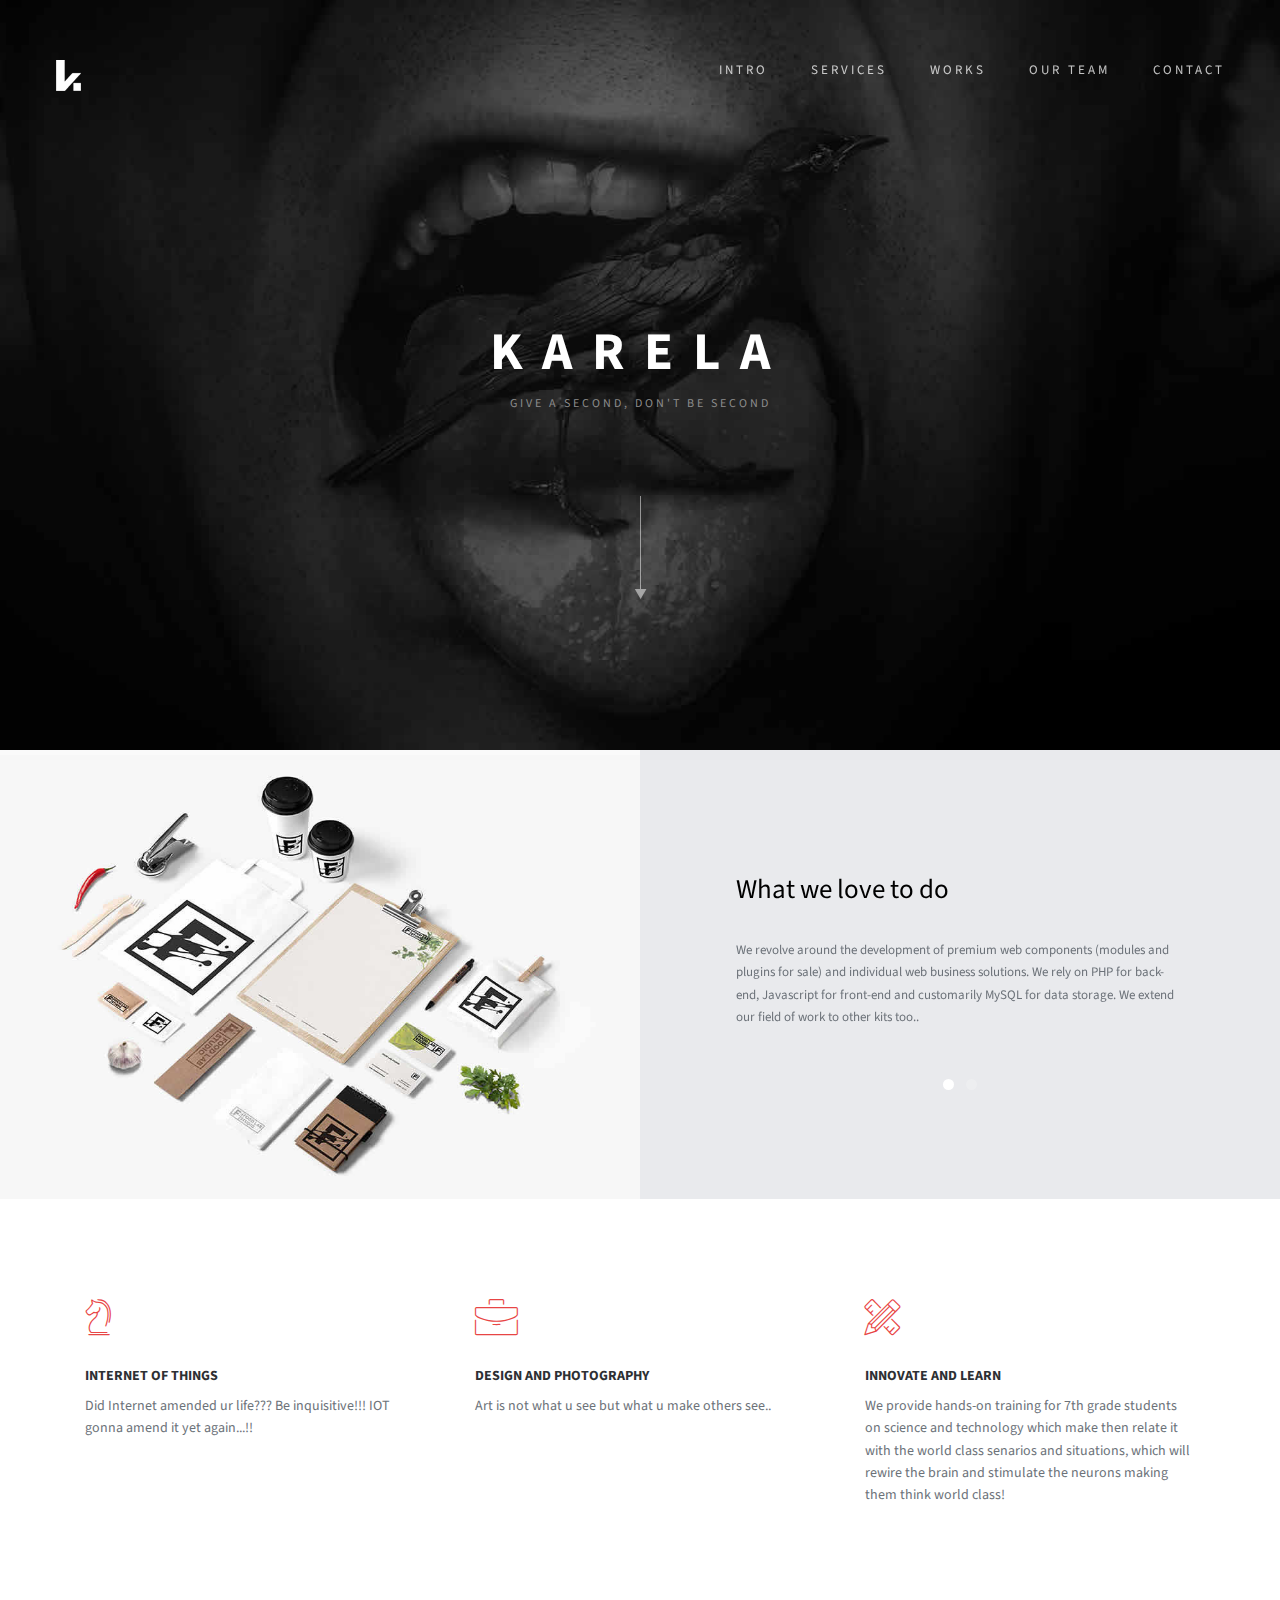
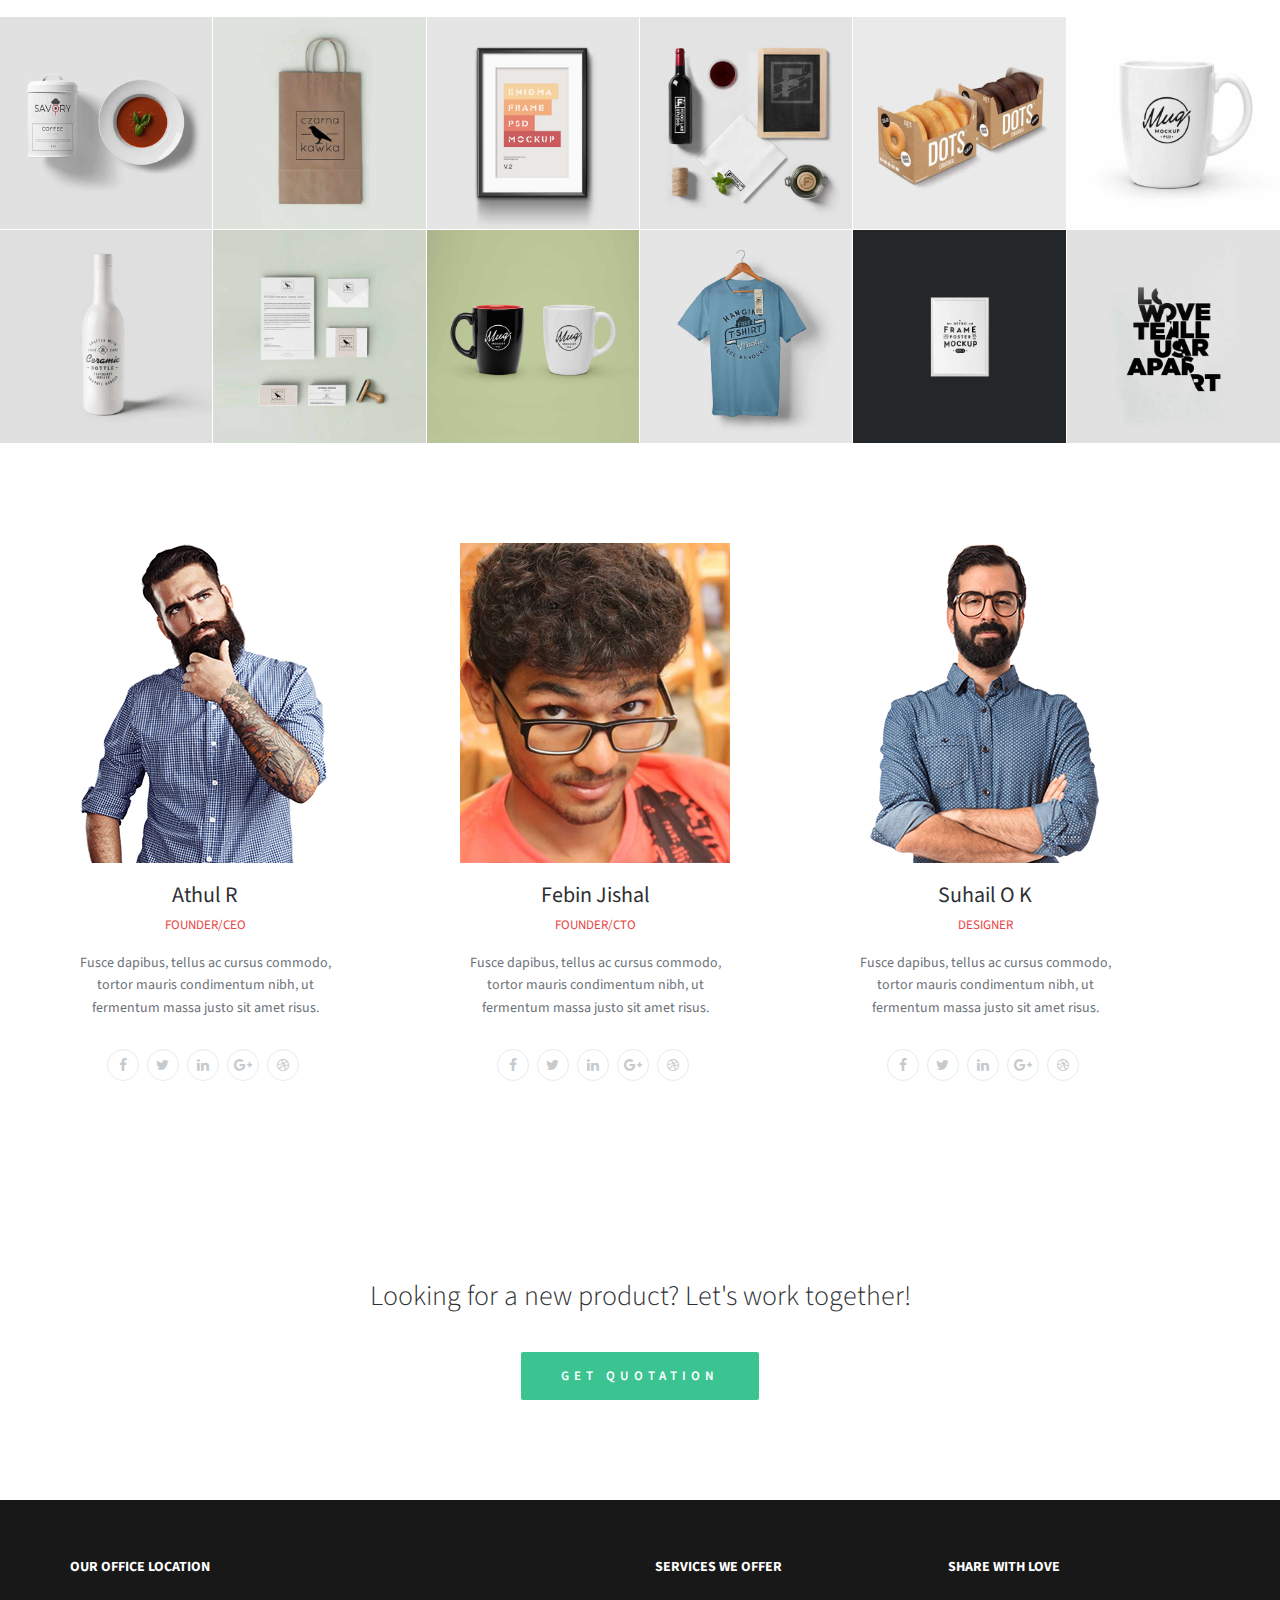
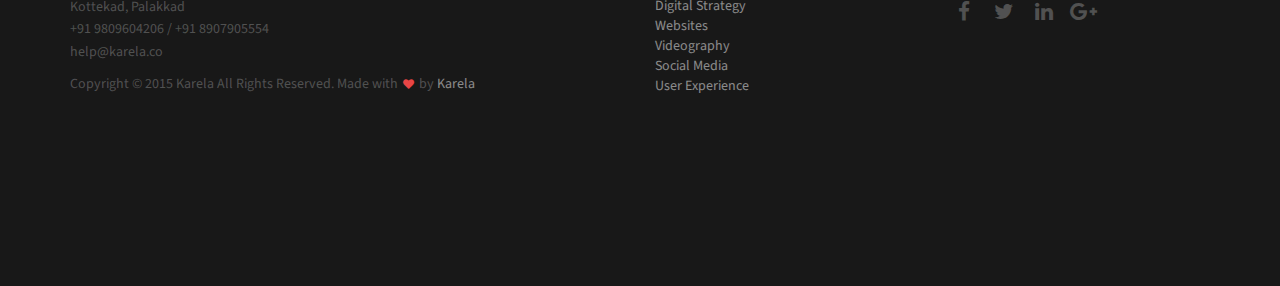
==== commit 05343f4e: "alligned" ====
--- a/index.html
+++ b/index.html
@@ -32,7 +32,6 @@
           <li><a href="#services">Services</a></li>
           <li><a href="#works">Works</a></li>
           <li><a href="#teams">Our Team</a></li>
-          <li><a href="#testimonials">Testimonials</a></li>
           <li><a href="#contact">Contact</a></li>
         </ul>
       </nav>
@@ -107,8 +106,8 @@
       </div>
       <div class="col-md-4 col-sm-6 services"> <span class="icon icon-tools"></span>
         <div class="services-content">
-          <h5>Game Development</h5>
-          <p>Getting bored??? Come..!! Lets try out the next level!!!</p>
+          <h5>Innovate and Learn</h5>
+          <p>We provide hands-on training for 7th grade students on science and technology which make then relate it with the world class senarios and situations, which will rewire the brain and stimulate the neurons making them think world class! </p>
         </div>
       </div>
 
@@ -283,6 +282,7 @@
 </section>
 <!-- our team section -->
 <!-- Testimonials section -->
+<!--
 <section id="testimonials" class="section testimonials no-padding">
   <div class="container-fluid">
     <div class="row no-gutter">
@@ -324,7 +324,7 @@
       </div>
     </div>
   </div>
-</section>
+</section> -->
 <!-- Testimonials section -->
 <!-- Get a quote section -->
 <section id="contact" class="section quote">
@@ -362,7 +362,7 @@
         <div class="footer-col col-md-3">
           <h5>Share with Love</h5>
           <ul class="footer-share">
-            <li><a href="#"><i class="fa fa-facebook"></i></a></li>
+            <li><a href="https://facebook.com/karela.co"><i class="fa fa-facebook"></i></a></li>
             <li><a href="#"><i class="fa fa-twitter"></i></a></li>
             <li><a href="#"><i class="fa fa-linkedin"></i></a></li>
             <li><a href="#"><i class="fa fa-google-plus"></i></a></li>
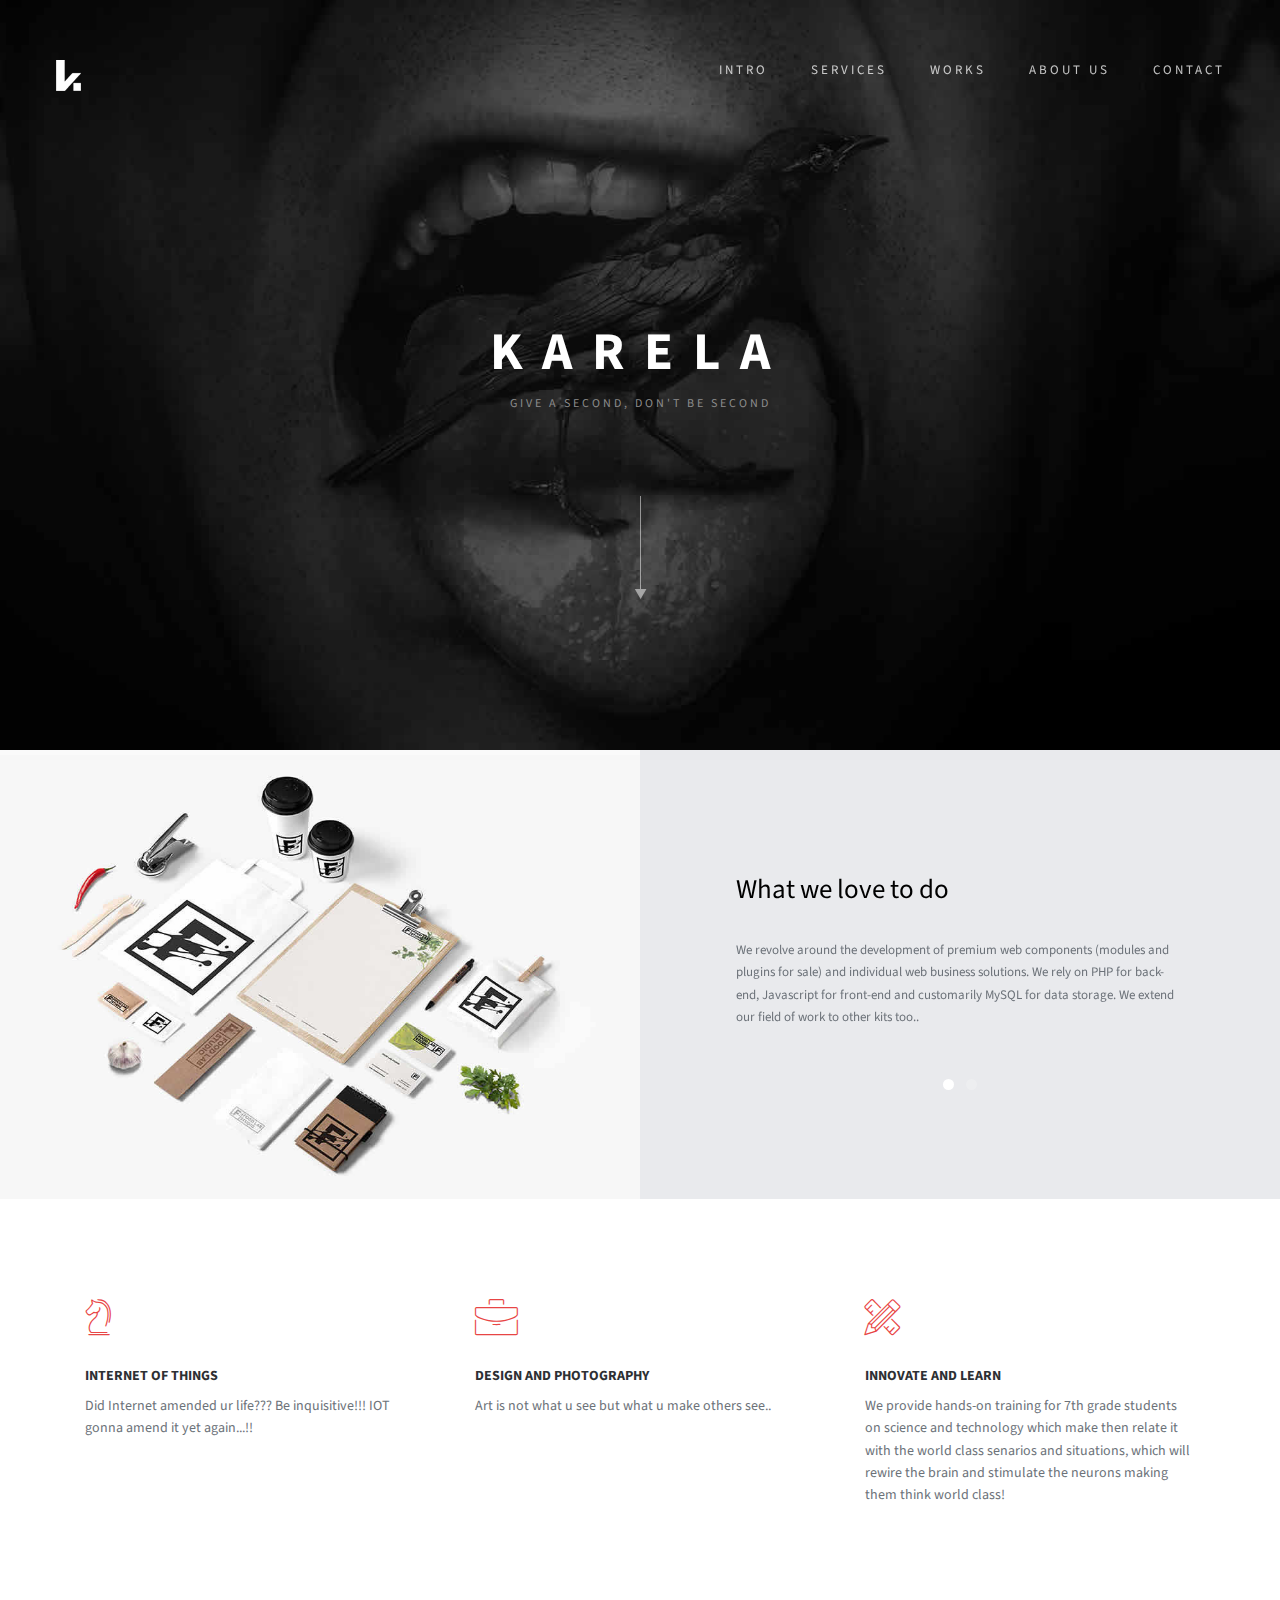
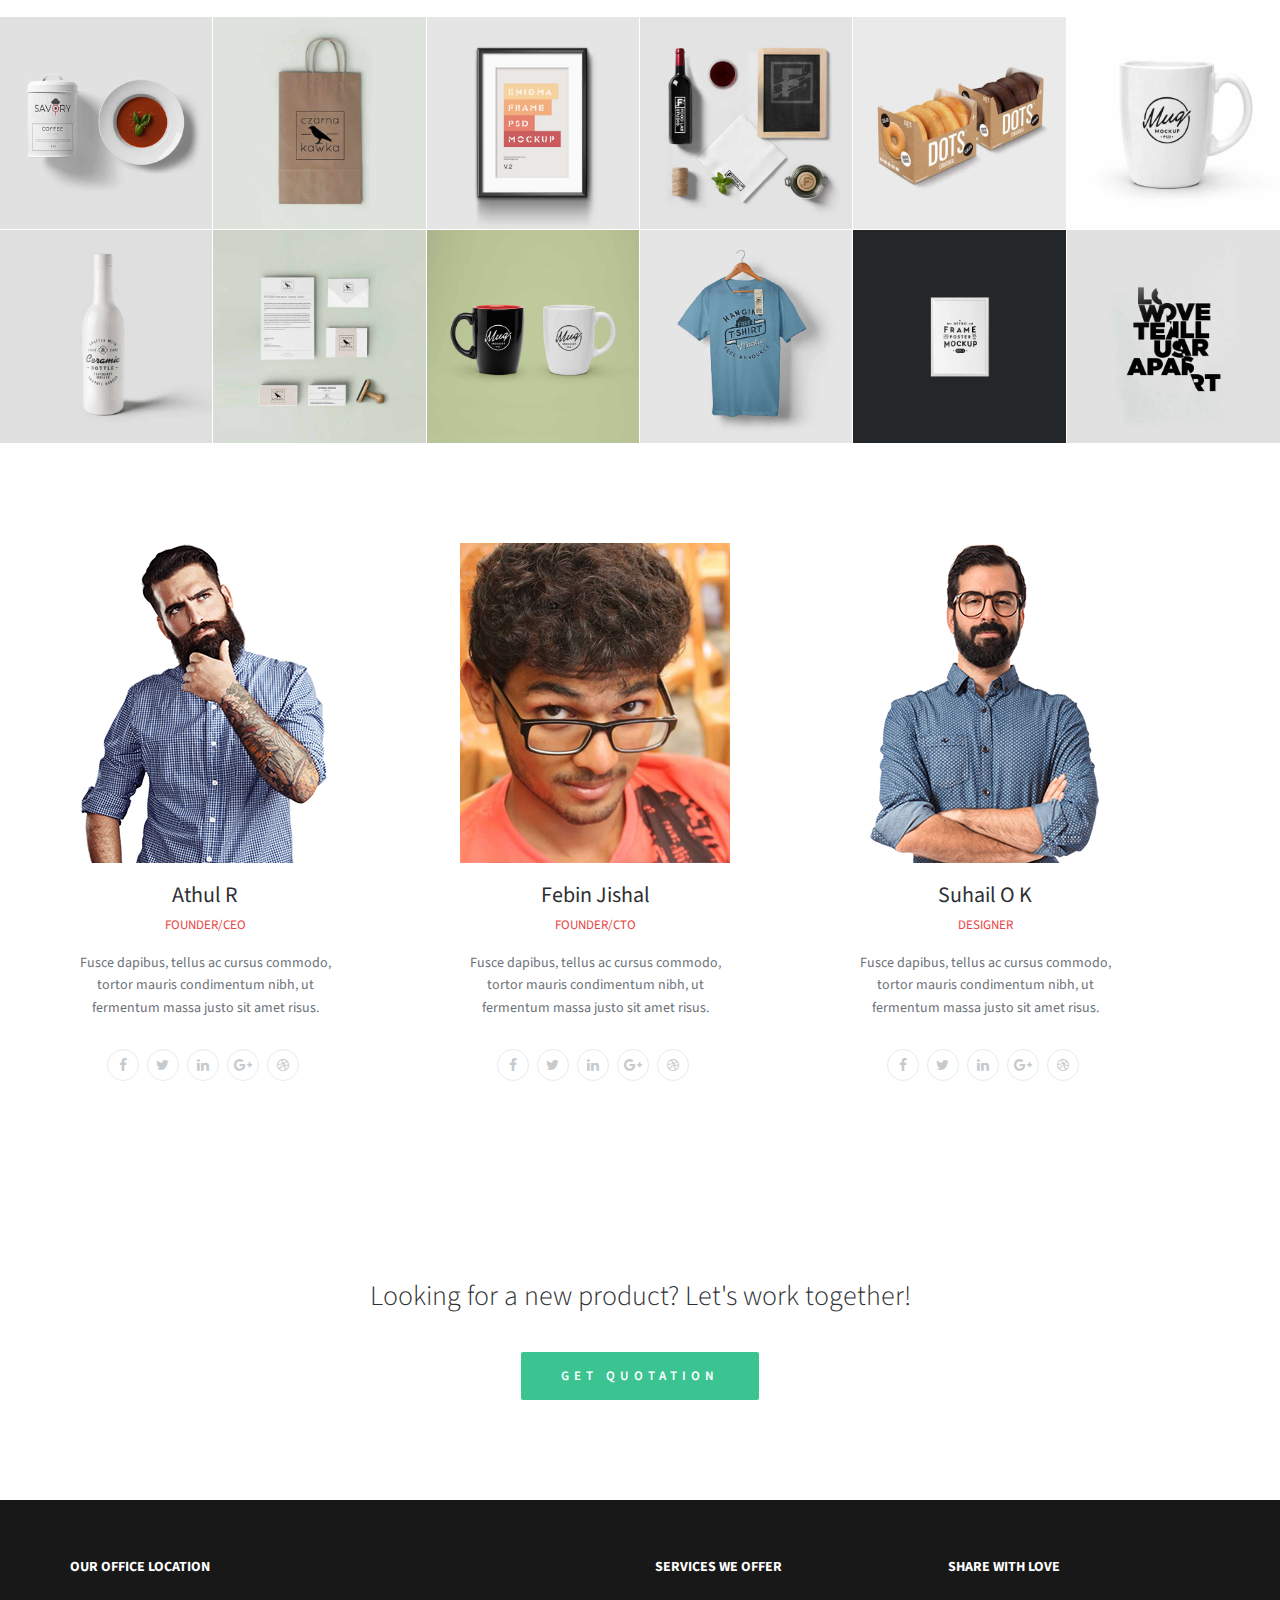
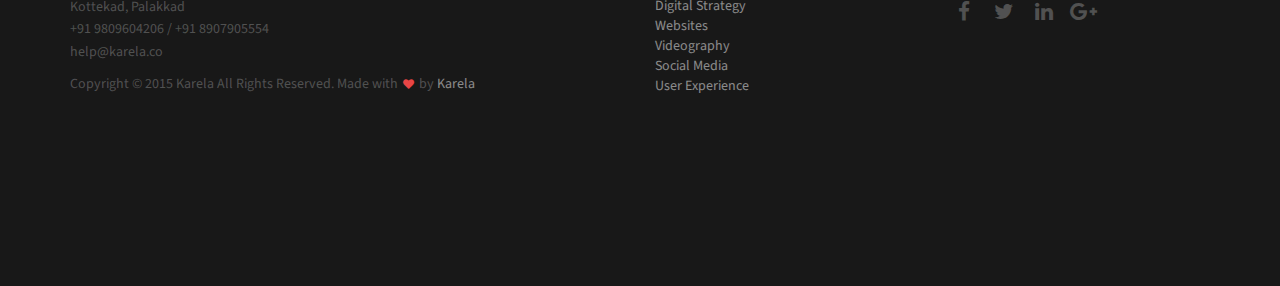
==== commit a9f45ce7: "particle js" ====
--- a/index.html
+++ b/index.html
@@ -18,11 +18,15 @@
 <link rel="stylesheet" href="css/animate.min.css">
 <link rel="stylesheet" href="css/font-icon.css">
 <link rel="stylesheet" href="https://maxcdn.bootstrapcdn.com/font-awesome/4.4.0/css/font-awesome.min.css">
+
 </head>
 
 <body>
+
+
 <!-- header section -->
 <section class="banner" role="banner">
+
   <!--header navigation -->
   <header id="header">
     <div class="header-content clearfix"> <a class="logo" href="#"><img src="images/logo.png" alt=""></a>
@@ -31,13 +35,14 @@
           <li><a href="#intro">Intro</a></li>
           <li><a href="#services">Services</a></li>
           <li><a href="#works">Works</a></li>
-          <li><a href="#teams">Our Team</a></li>
+          <li><a href="#teams">About Us</a></li>
           <li><a href="#contact">Contact</a></li>
         </ul>
       </nav>
       <a href="#" class="nav-toggle">Menu<span></span></a> </div>
   </header>
   <!--header navigation -->
+
   <!-- banner text -->
   <div class="container">
     <div class="col-md-10 col-md-offset-1">
@@ -50,6 +55,7 @@
     </div>
   </div>
 </section>
+
 <!-- header section -->
 <!-- about section -->
 <section id="intro" class="section intro no-padding">
@@ -383,5 +389,6 @@
 <script src="js/retina.min.js"></script>
 <script src="js/modernizr.js"></script>
 <script src="js/main.js"></script>
+
 </body>
 </html>
--- a/css/main.css
+++ b/css/main.css
@@ -2,9 +2,9 @@
 	Template Name: Flosix
 	Author: Designstub
 	Author URI: http://www.designstub.com
-	
-	
-	
+
+
+
 /* ------------------------------------------------------------------------------
 	Typography
 -------------------------------------------------------------------------------*/
@@ -303,6 +303,36 @@
 	background-size: cover;
 	min-height: 750px;
 }
+.bannerserv {
+	background-image: url(../images/bannersevr.jpg);
+	background-position: center top;
+	background-repeat: no-repeat;
+	-moz-background-size: cover;
+	-o-background-size: cover;
+	-webkit-background-size: cover;
+	background-size: cover;
+	min-height: 750px;
+}
+.bannerwork {
+	background-image: url(../images/bannerwork.jpg);
+	background-position: center top;
+	background-repeat: no-repeat;
+	-moz-background-size: cover;
+	-o-background-size: cover;
+	-webkit-background-size: cover;
+	background-size: cover;
+	min-height: 750px;
+}
+.bannerabout {
+	background-image: url(../images/bannerabout.jpg);
+	background-position: center top;
+	background-repeat: no-repeat;
+	-moz-background-size: cover;
+	-o-background-size: cover;
+	-webkit-background-size: cover;
+	background-size: cover;
+	min-height: 750px;
+}
 .banner-btn {
 	opacity: 0.5;
 }
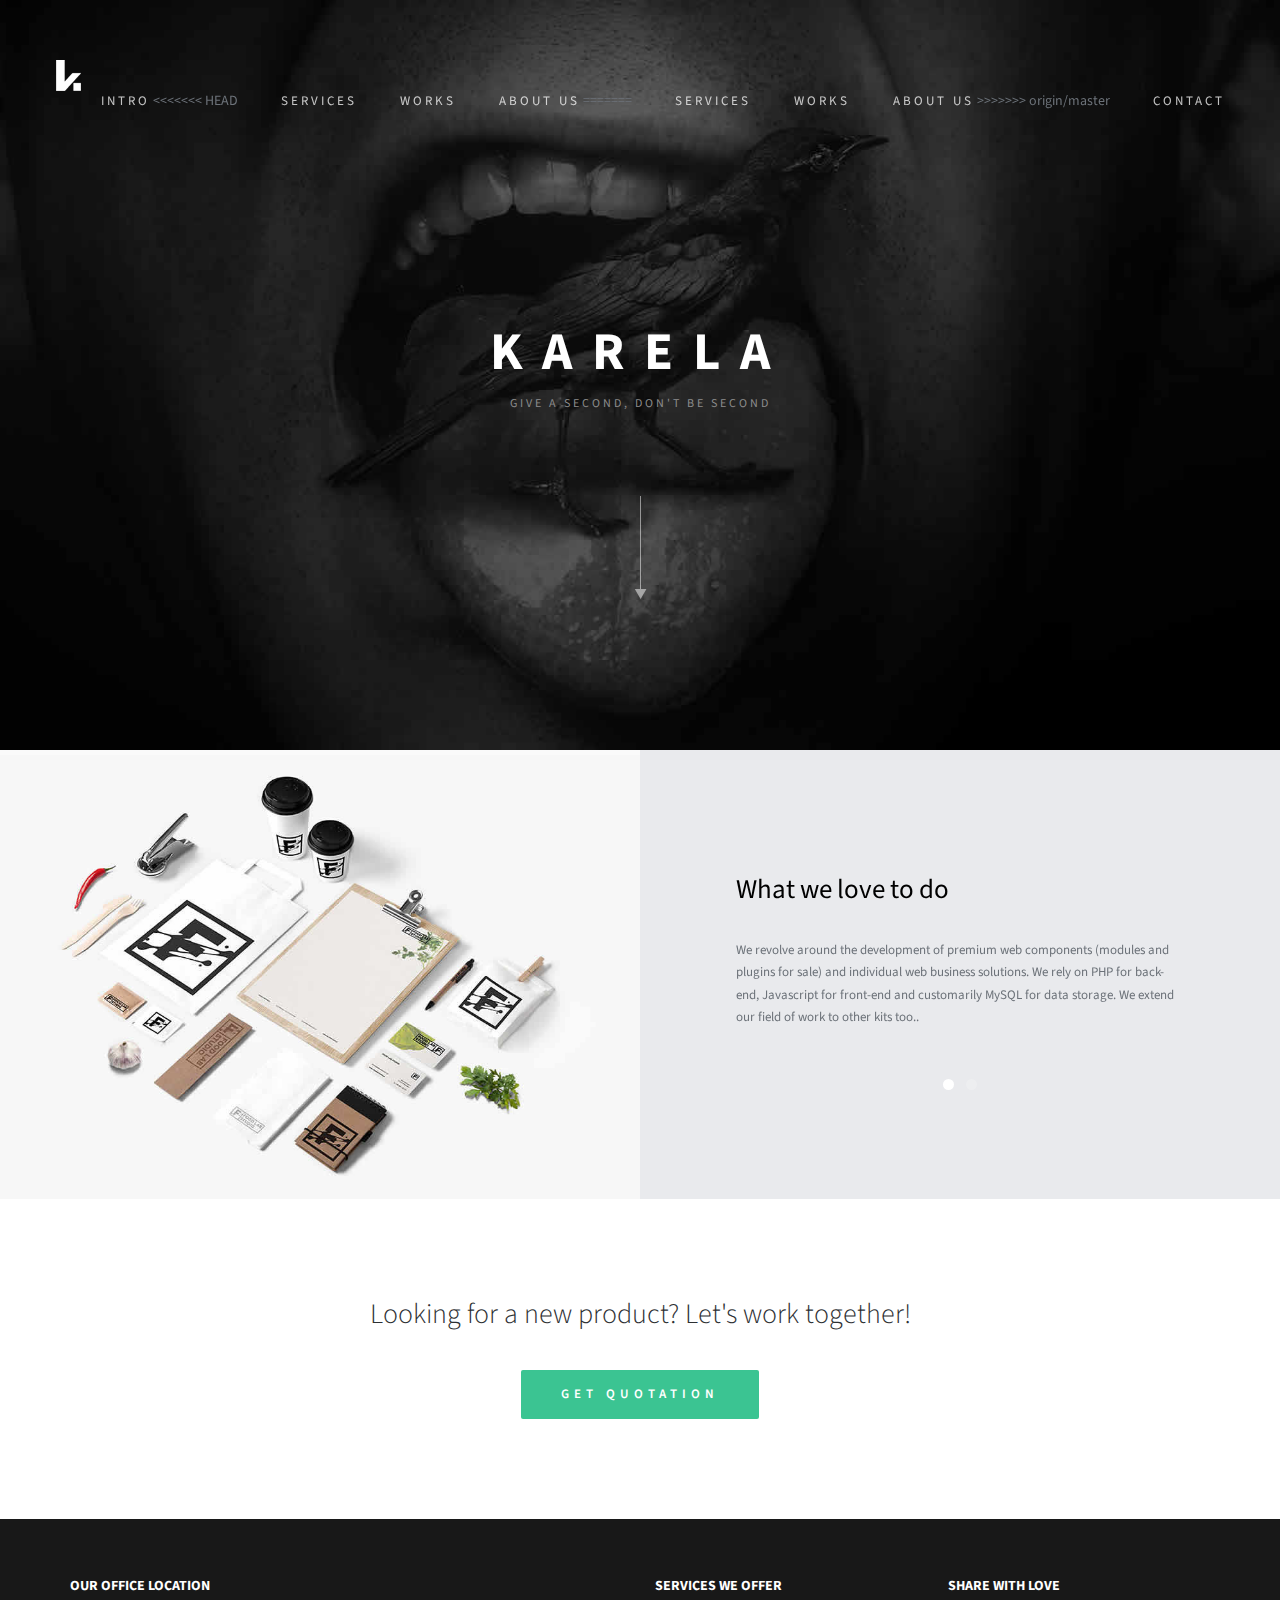
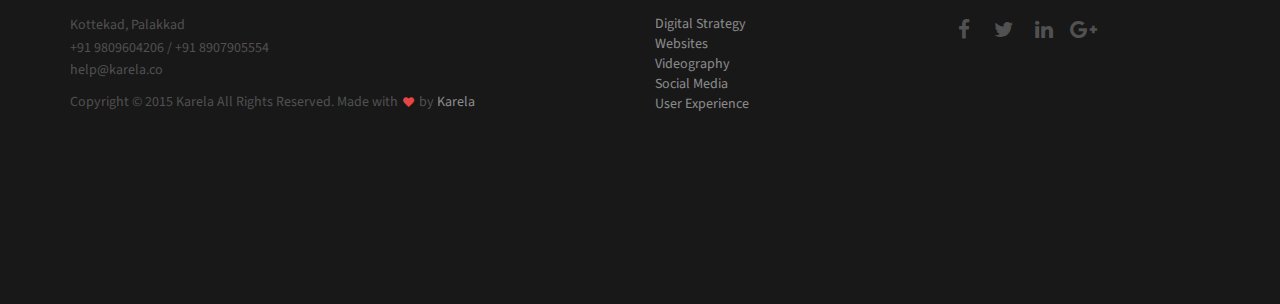
==== commit a82eccb1: "ewadgf" ====
--- a/index.html
+++ b/index.html
@@ -33,9 +33,15 @@
       <nav class="navigation" role="navigation">
         <ul class="primary-nav">
           <li><a href="#intro">Intro</a></li>
+<<<<<<< HEAD
           <li><a href="#services">Services</a></li>
           <li><a href="#works">Works</a></li>
           <li><a href="#teams">About Us</a></li>
+=======
+          <li><a href="services.html">Services</a></li>
+          <li><a href="works.html">Works</a></li>
+          <li><a href="about.html">About Us</a></li>
+>>>>>>> origin/master
           <li><a href="#contact">Contact</a></li>
         </ul>
       </nav>
@@ -92,247 +98,7 @@
     </div>
   </div>
 </section>
-<!-- about section -->
 
-<!-- services section -->
-<section id="services" class="services service-section">
-  <div class="container">
-    <div class="row">
-      <div class="col-md-4 col-sm-6 services"> <span class="icon icon-strategy"></span>
-        <div class="services-content">
-          <h5>Internet of Things</h5>
-          <p>Did Internet amended ur life??? Be inquisitive!!! IOT gonna amend it yet again...!!</p>
-        </div>
-      </div>
-      <div class="col-md-4 col-sm-6 services"> <span class="icon icon-briefcase"></span>
-        <div class="services-content">
-          <h5>Design and Photography</h5>
-          <p>Art is not what u see but what u make others see..</p>
-        </div>
-      </div>
-      <div class="col-md-4 col-sm-6 services"> <span class="icon icon-tools"></span>
-        <div class="services-content">
-          <h5>Innovate and Learn</h5>
-          <p>We provide hands-on training for 7th grade students on science and technology which make then relate it with the world class senarios and situations, which will rewire the brain and stimulate the neurons making them think world class! </p>
-        </div>
-      </div>
-
-
-  </div>
-</section>
-<!-- services section -->
-<!-- work section -->
-<section id="works" class="works section no-padding">
-  <div class="container-fluid">
-    <div class="row no-gutter">
-      <div class="col-lg-2 col-md-4 col-sm-4 work"> <a href="images/work-1.jpg" class="work-box"> <img src="images/work-1.jpg" alt="">
-        <div class="overlay">
-          <div class="overlay-caption">
-            <p><span class="icon icon-magnifying-glass"></span></p>
-          </div>
-        </div>
-        <!-- overlay -->
-        </a> </div>
-      <div class="col-lg-2 col-md-4 col-sm-4 work"> <a href="images/work-2.jpg" class="work-box"> <img src="images/work-2.jpg" alt="">
-        <div class="overlay">
-          <div class="overlay-caption">
-            <p><span class="icon icon-magnifying-glass"></span></p>
-          </div>
-        </div>
-        <!-- overlay -->
-        </a> </div>
-      <div class="col-lg-2 col-md-4 col-sm-4 work"> <a href="images/work-3.jpg" class="work-box"> <img src="images/work-3.jpg" alt="">
-        <div class="overlay">
-          <div class="overlay-caption">
-            <p><span class="icon icon-magnifying-glass"></span></p>
-          </div>
-        </div>
-        <!-- overlay -->
-        </a> </div>
-      <div class="col-lg-2 col-md-4 col-sm-4 work"> <a href="images/work-4.jpg" class="work-box"> <img src="images/work-4.jpg" alt="">
-        <div class="overlay">
-          <div class="overlay-caption">
-            <p><span class="icon icon-magnifying-glass"></span></p>
-          </div>
-        </div>
-        <!-- overlay -->
-        </a> </div>
-      <div class="col-lg-2 col-md-4 col-sm-4 work"> <a href="images/work-5.jpg" class="work-box"> <img src="images/work-5.jpg" alt="">
-        <div class="overlay">
-          <div class="overlay-caption">
-            <p><span class="icon icon-magnifying-glass"></span></p>
-          </div>
-        </div>
-        <!-- overlay -->
-        </a> </div>
-      <div class="col-lg-2 col-md-4 col-sm-4 work"> <a href="images/work-6.jpg" class="work-box"> <img src="images/work-6.jpg" alt="">
-        <div class="overlay">
-          <div class="overlay-caption">
-            <p><span class="icon icon-magnifying-glass"></span></p>
-          </div>
-        </div>
-        <!-- overlay -->
-        </a> </div>
-      <div class="col-lg-2 col-md-4 col-sm-4 work"> <a href="images/work-7.jpg" class="work-box"> <img src="images/work-7.jpg" alt="">
-        <div class="overlay">
-          <div class="overlay-caption">
-            <p><span class="icon icon-magnifying-glass"></span></p>
-          </div>
-        </div>
-        <!-- overlay -->
-        </a> </div>
-      <div class="col-lg-2 col-md-4 col-sm-4 work"> <a href="images/work-8.jpg" class="work-box"> <img src="images/work-8.jpg" alt="">
-        <div class="overlay">
-          <div class="overlay-caption">
-            <p><span class="icon icon-magnifying-glass"></span></p>
-          </div>
-        </div>
-        <!-- overlay -->
-        </a> </div>
-      <div class="col-lg-2 col-md-4 col-sm-4 work"> <a href="images/work-9.jpg" class="work-box"> <img src="images/work-9.jpg" alt="">
-        <div class="overlay">
-          <div class="overlay-caption">
-            <p><span class="icon icon-magnifying-glass"></span></p>
-          </div>
-        </div>
-        <!-- overlay -->
-        </a> </div>
-      <div class="col-lg-2 col-md-4 col-sm-4 work"> <a href="images/work-10.jpg" class="work-box"> <img src="images/work-10.jpg" alt="">
-        <div class="overlay">
-          <div class="overlay-caption">
-            <p><span class="icon icon-magnifying-glass"></span></p>
-          </div>
-        </div>
-        <!-- overlay -->
-        </a> </div>
-      <div class="col-lg-2 col-md-4 col-sm-4 work"> <a href="images/work-11.jpg" class="work-box"> <img src="images/work-11.jpg" alt="">
-        <div class="overlay">
-          <div class="overlay-caption">
-            <p><span class="icon icon-magnifying-glass"></span></p>
-          </div>
-        </div>
-        <!-- overlay -->
-        </a> </div>
-      <div class="col-lg-2 col-md-4 col-sm-4 work"> <a href="images/work-12.jpg" class="work-box"> <img src="images/work-12.jpg" alt="">
-        <div class="overlay">
-          <div class="overlay-caption">
-            <p><span class="icon icon-magnifying-glass"></span></p>
-          </div>
-        </div>
-        <!-- overlay -->
-        </a> </div>
-    </div>
-  </div>
-</section>
-<!-- work section -->
-<!-- our team section -->
-<section id="teams" class="section teams">
-  <div class="container">
-    <div class="row">
-      <!-- team member 1 -->
-      <div class="col-md-4 col-sm-8">
-        <div class="person"> <img src="images/team-1.png" alt="" class="img-responsive">
-          <div class="person-content">
-            <h4>Athul R</h4>
-            <h5 class="role">Founder/CEO </h5>
-            <p>Fusce dapibus, tellus ac cursus commodo, tortor mauris condimentum nibh, ut fermentum massa justo sit amet risus. </p>
-          </div>
-          <ul class="social-icons clearfix">
-            <li><a href="#"><span class="fa fa-facebook"></span></a></li>
-            <li><a href="#"><span class="fa fa-twitter"></span></a></li>
-            <li><a href="#"><span class="fa fa-linkedin"></span></a></li>
-            <li><a href="#"><span class="fa fa-google-plus"></span></a></li>
-            <li><a href="#"><span class="fa fa-dribbble"></span></a></li>
-          </ul>
-        </div>
-      </div>
-      <!-- team member 1 -->
-      <!-- team member 2 -->
-      <div class="col-md-4 col-sm-8">
-        <div class="person"> <img src="images/team-2.png" alt="" class="img-responsive">
-          <div class="person-content">
-            <h4>Febin Jishal</h4>
-            <h5 class="role">Founder/CTO</h5>
-            <p>Fusce dapibus, tellus ac cursus commodo, tortor mauris condimentum nibh, ut fermentum massa justo sit amet risus.</p>
-          </div>
-          <ul class="social-icons clearfix">
-            <li><a href="#" class=""><span class="fa fa-facebook"></span></a></li>
-            <li><a href="#" class=""><span class="fa fa-twitter"></span></a></li>
-            <li><a href="#" class=""><span class="fa fa-linkedin"></span></a></li>
-            <li><a href="#" class=""><span class="fa fa-google-plus"></span></a></li>
-            <li><a href="#" class=""><span class="fa fa-dribbble"></span></a></li>
-          </ul>
-        </div>
-      </div>
-      <!-- team member 2 -->
-      <!-- team member 3 -->
-      <div class="col-md-4 col-sm-8">
-        <div class="person"> <img src="images/team-3.png" alt="" class="img-responsive">
-          <div class="person-content">
-            <h4>Suhail O K</h4>
-            <h5 class="role">Designer</h5>
-            <p>Fusce dapibus, tellus ac cursus commodo, tortor mauris condimentum nibh, ut fermentum massa justo sit amet risus.</p>
-          </div>
-          <ul class="social-icons clearfix">
-            <li><a href="#" class=""><span class="fa fa-facebook"></span></a></li>
-            <li><a href="#" class=""><span class="fa fa-twitter"></span></a></li>
-            <li><a href="#" class=""><span class="fa fa-linkedin"></span></a></li>
-            <li><a href="#" class=""><span class="fa fa-google-plus"></span></a></li>
-            <li><a href="#" class=""><span class="fa fa-dribbble"></span></a></li>
-          </ul>
-        </div>
-      </div>
-      <!-- team member 1 -->
-    </div>
-  </div>
-</section>
-<!-- our team section -->
-<!-- Testimonials section -->
-<!--
-<section id="testimonials" class="section testimonials no-padding">
-  <div class="container-fluid">
-    <div class="row no-gutter">
-      <div class="flexslider">
-        <ul class="slides">
-          <li>
-            <div class="col-md-12">
-              <blockquote>
-                <h1>"Integer posuere erat a ante venenatis dapibus posuere velit aliquet. Donec sed odio dui. Phasellus non dolor nibh. Nullam elementum Aenean eu leo quam..." </h1>
-                <p>Rene Brown, Open Window production</p>
-              </blockquote>
-            </div>
-          </li>
-          <li>
-            <div class="col-md-12">
-              <blockquote>
-                <h1>"Cras dictum tellus dui, vitae sollicitudin ipsum. Phasellus non dolor nibh. Nullam elementum tellus pretium feugiat shasellus non dolor nibh. Nullam elementum tellus pretium feugiat." </h1>
-                <p>Brain Rice, Lexix Private Limited.</p>
-              </blockquote>
-            </div>
-          </li>
-          <li>
-            <div class="col-md-12">
-              <blockquote>
-                <h1>"Cras mattis consectetur purus sit amet fermentum. Donec sed odio dui. Aenean lacinia bibendum nulla sed consectetur...." </h1>
-                <p>Andi Simond, Global Corporate Inc</p>
-              </blockquote>
-            </div>
-          </li>
-          <li>
-            <div class="col-md-12">
-              <blockquote>
-                <h1>"Lorem ipsum dolor sit amet, consectetur adipiscing elitPhasellus non dolor nibh. Nullam elementum tellus pretium feugiat. Cras dictum tellus dui sollcitudin." </h1>
-                <p>Kristy Gabbor, Martix Media</p>
-              </blockquote>
-            </div>
-          </li>
-        </ul>
-      </div>
-    </div>
-  </div>
-</section> -->
-<!-- Testimonials section -->
-<!-- Get a quote section -->
 <section id="contact" class="section quote">
   <div class="container">
     <div class="col-md-8 col-md-offset-2 text-center">
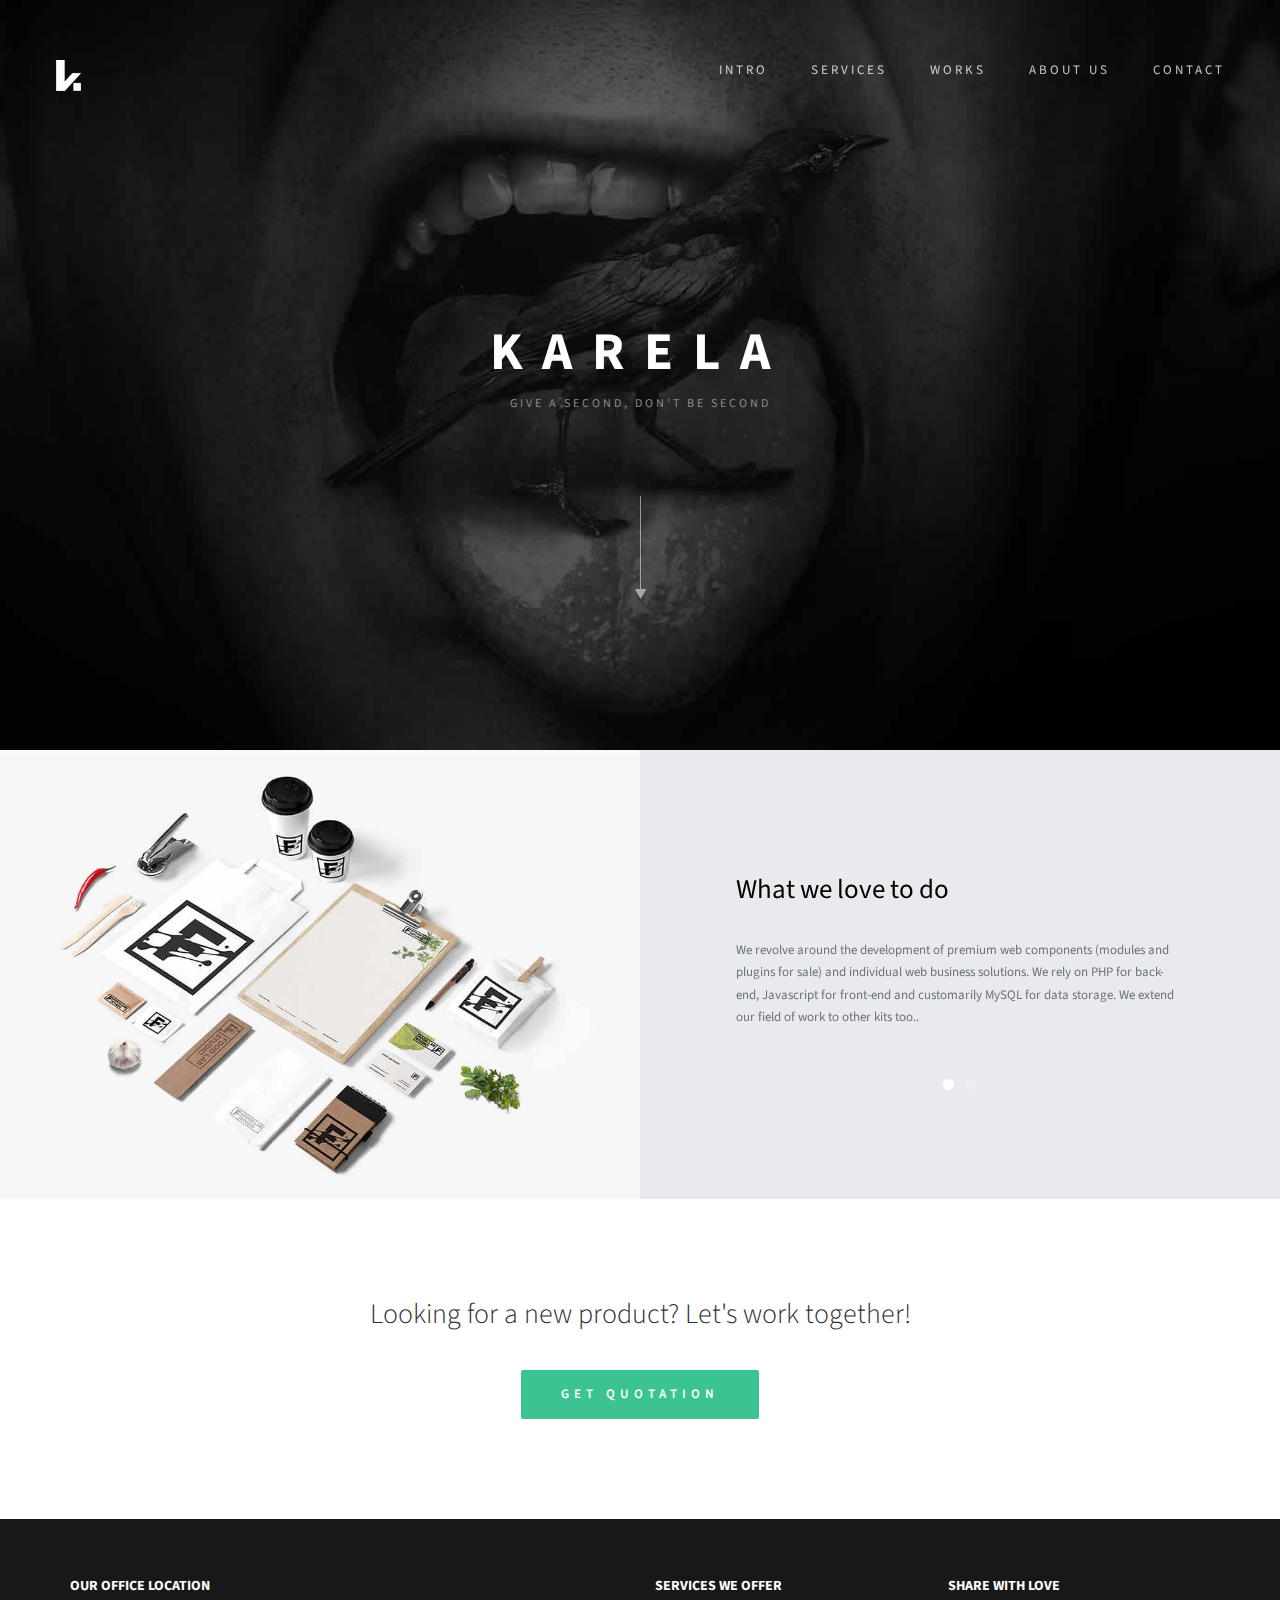
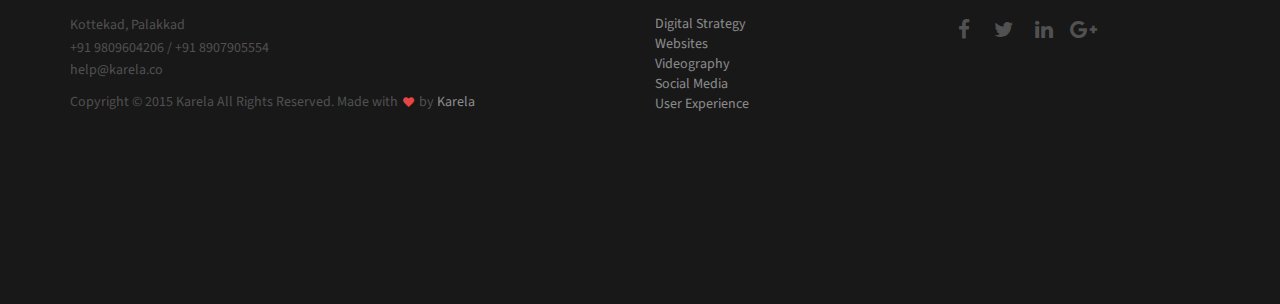
==== commit 305f147f: "changed the logo" ====
--- a/index.html
+++ b/index.html
@@ -33,15 +33,9 @@
       <nav class="navigation" role="navigation">
         <ul class="primary-nav">
           <li><a href="#intro">Intro</a></li>
-<<<<<<< HEAD
-          <li><a href="#services">Services</a></li>
-          <li><a href="#works">Works</a></li>
-          <li><a href="#teams">About Us</a></li>
-=======
           <li><a href="services.html">Services</a></li>
           <li><a href="works.html">Works</a></li>
           <li><a href="about.html">About Us</a></li>
->>>>>>> origin/master
           <li><a href="#contact">Contact</a></li>
         </ul>
       </nav>
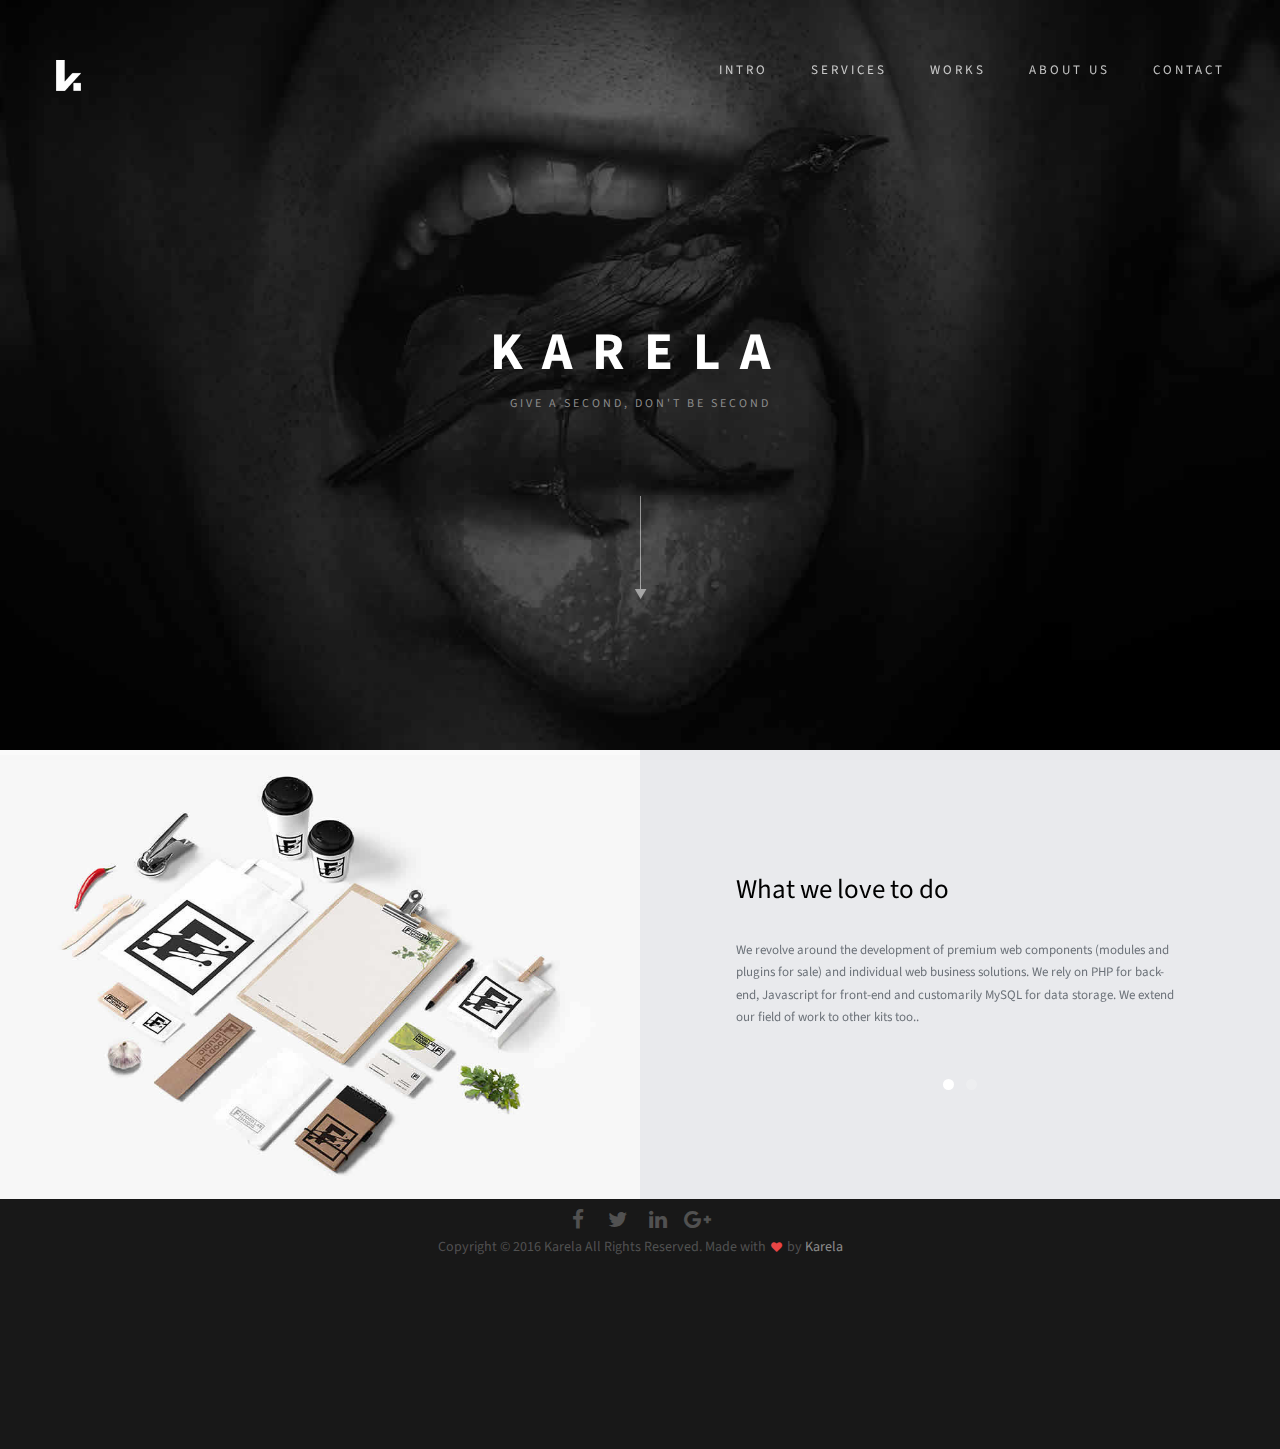
==== commit 98c1346e: "footer changes" ====
--- a/index.html
+++ b/index.html
@@ -93,7 +93,7 @@
   </div>
 </section>
 
-<section id="contact" class="section quote">
+<!--<section id="contact" class="section quote">
   <div class="container">
     <div class="col-md-8 col-md-offset-2 text-center">
       <h3>Looking for a new product? Let's work together!</h3>
@@ -106,14 +106,20 @@
   <div class="footer-top section">
     <div class="container">
       <div class="row">
+        <div class="footer-col col-md-3">
+
+        </div>
         <div class="footer-col col-md-6">
-          <h5>Our Office Location</h5>
-          <p>Kottekad, Palakkad <br>
-            +91 9809604206 / +91 8907905554<br>
-            help@karela.co</p>
-          <p>Copyright © 2015 Karela All Rights Reserved. Made with <i class="fa fa-heart pulse"></i> by <a href="http://www.karela.co/">Karela</a></p>
+
+            <ul class="footer-share">
+              <li><a href="https://facebook.com/karela.co"><i class="fa fa-facebook"></i></a></li>
+              <li><a href="#"><i class="fa fa-twitter"></i></a></li>
+              <li><a href="#"><i class="fa fa-linkedin"></i></a></li>
+              <li><a href="#"><i class="fa fa-google-plus"></i></a></li>
+            </ul>
+          <p>Copyright © 2016 Karela All Rights Reserved. Made with <i class="fa fa-heart pulse"></i> by <a href="http://www.karela.co/">Karela</a></p>
         </div>
-        <div class="footer-col col-md-3">
+      <!--  <div class="footer-col col-md-3">
           <h5>Services We Offer</h5>
           <p>
           <ul>
@@ -124,8 +130,8 @@
             <li><a href="#">User Experience</a></li>
           </ul>
           </p>
-        </div>
-        <div class="footer-col col-md-3">
+        </div> -->
+      <!--  <div class="footer-col col-md-3">
           <h5>Share with Love</h5>
           <ul class="footer-share">
             <li><a href="https://facebook.com/karela.co"><i class="fa fa-facebook"></i></a></li>
@@ -133,7 +139,7 @@
             <li><a href="#"><i class="fa fa-linkedin"></i></a></li>
             <li><a href="#"><i class="fa fa-google-plus"></i></a></li>
           </ul>
-        </div>
+        </div> -->
       </div>
     </div>
   </div>
--- a/css/main.css
+++ b/css/main.css
@@ -569,12 +569,14 @@
 /* ------------------------------------------------------------------------------
 	 Footer
 -------------------------------------------------------------------------------*/
+
 .footer {
-	text-align: left;
+	align-items: center;
+	text-align: center;
 }
 .footer-top {
 	background-color: #181818;
-	padding-top: 50px;
+	padding-top: 5px;
 }
 .footer-bottom {
 	background-color: #313454;
--- a/css/responsive.css
+++ b/css/responsive.css
@@ -74,7 +74,7 @@
 	width: 100%;
 }
 .footer .footer-col {
-	margin-bottom: 50px;
+	margin-bottom: 20px;
 }
 }
 @media screen and (max-width: 640px) {
